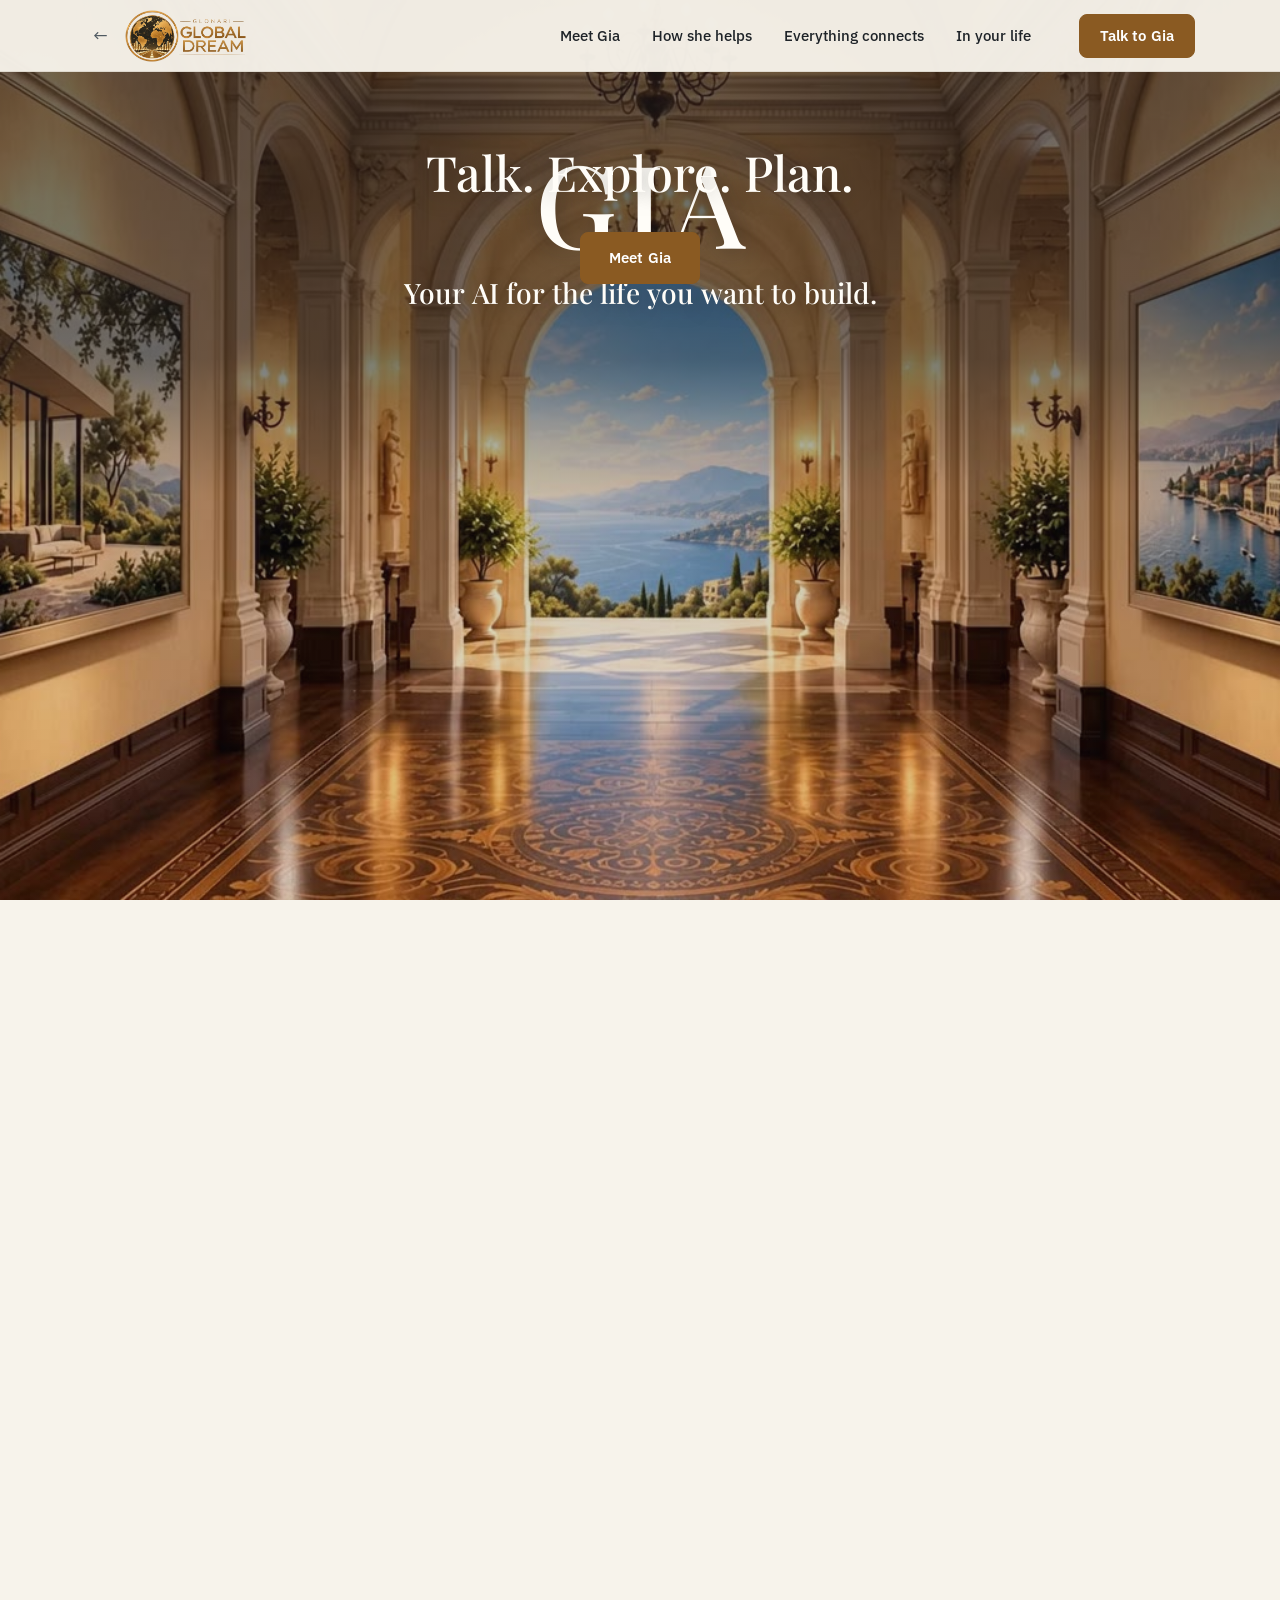
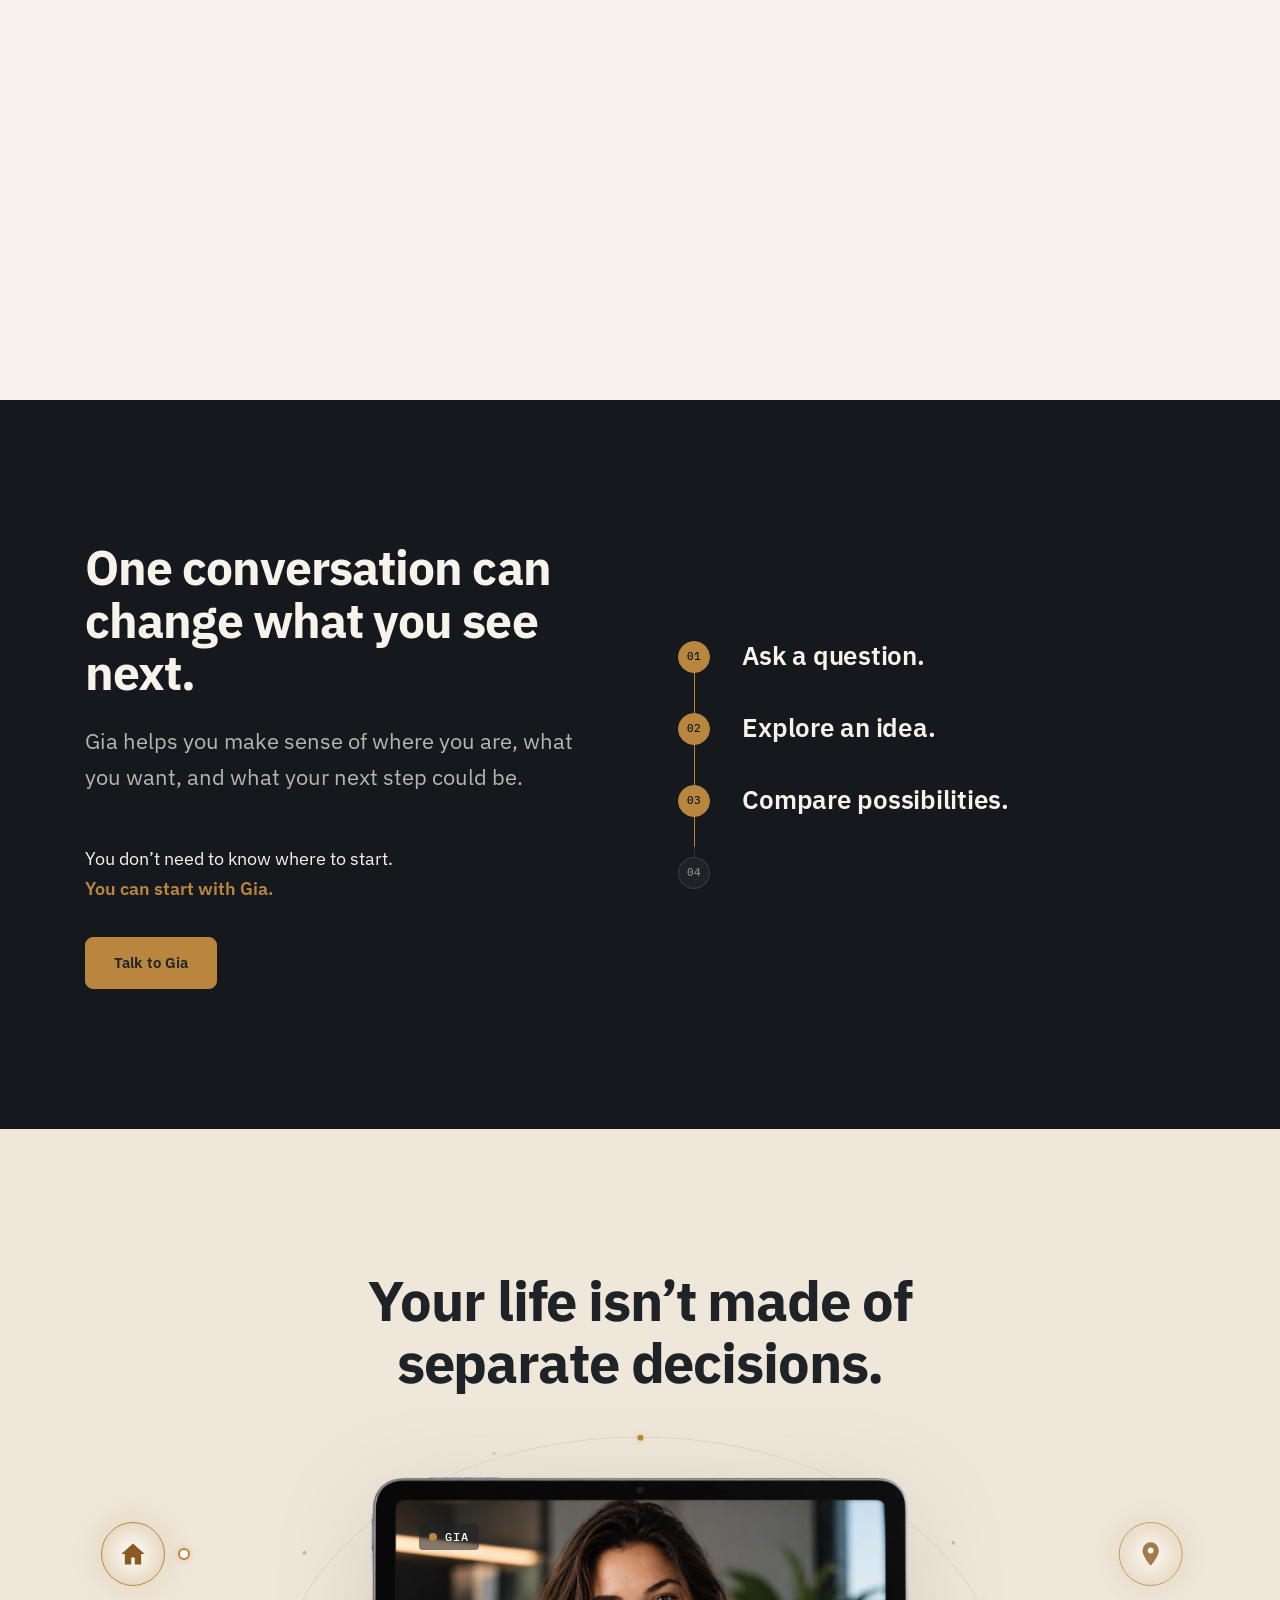
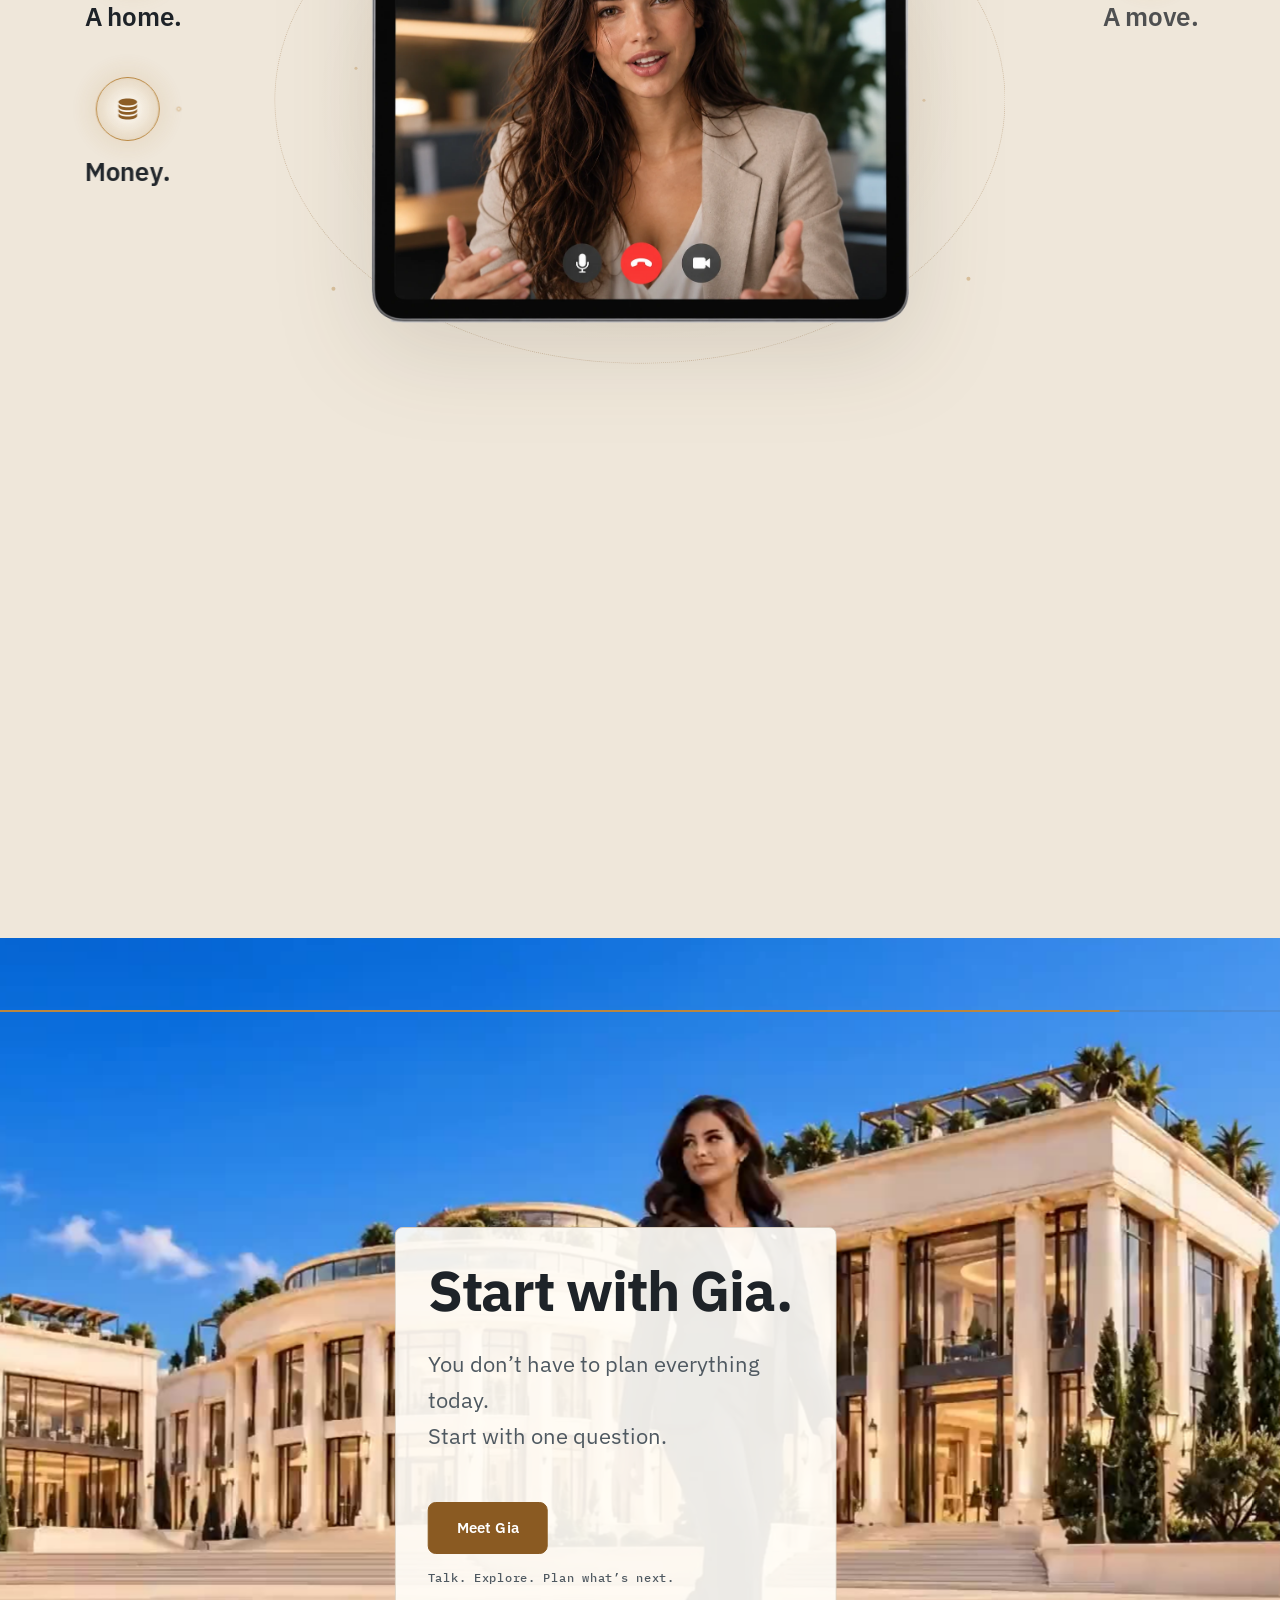
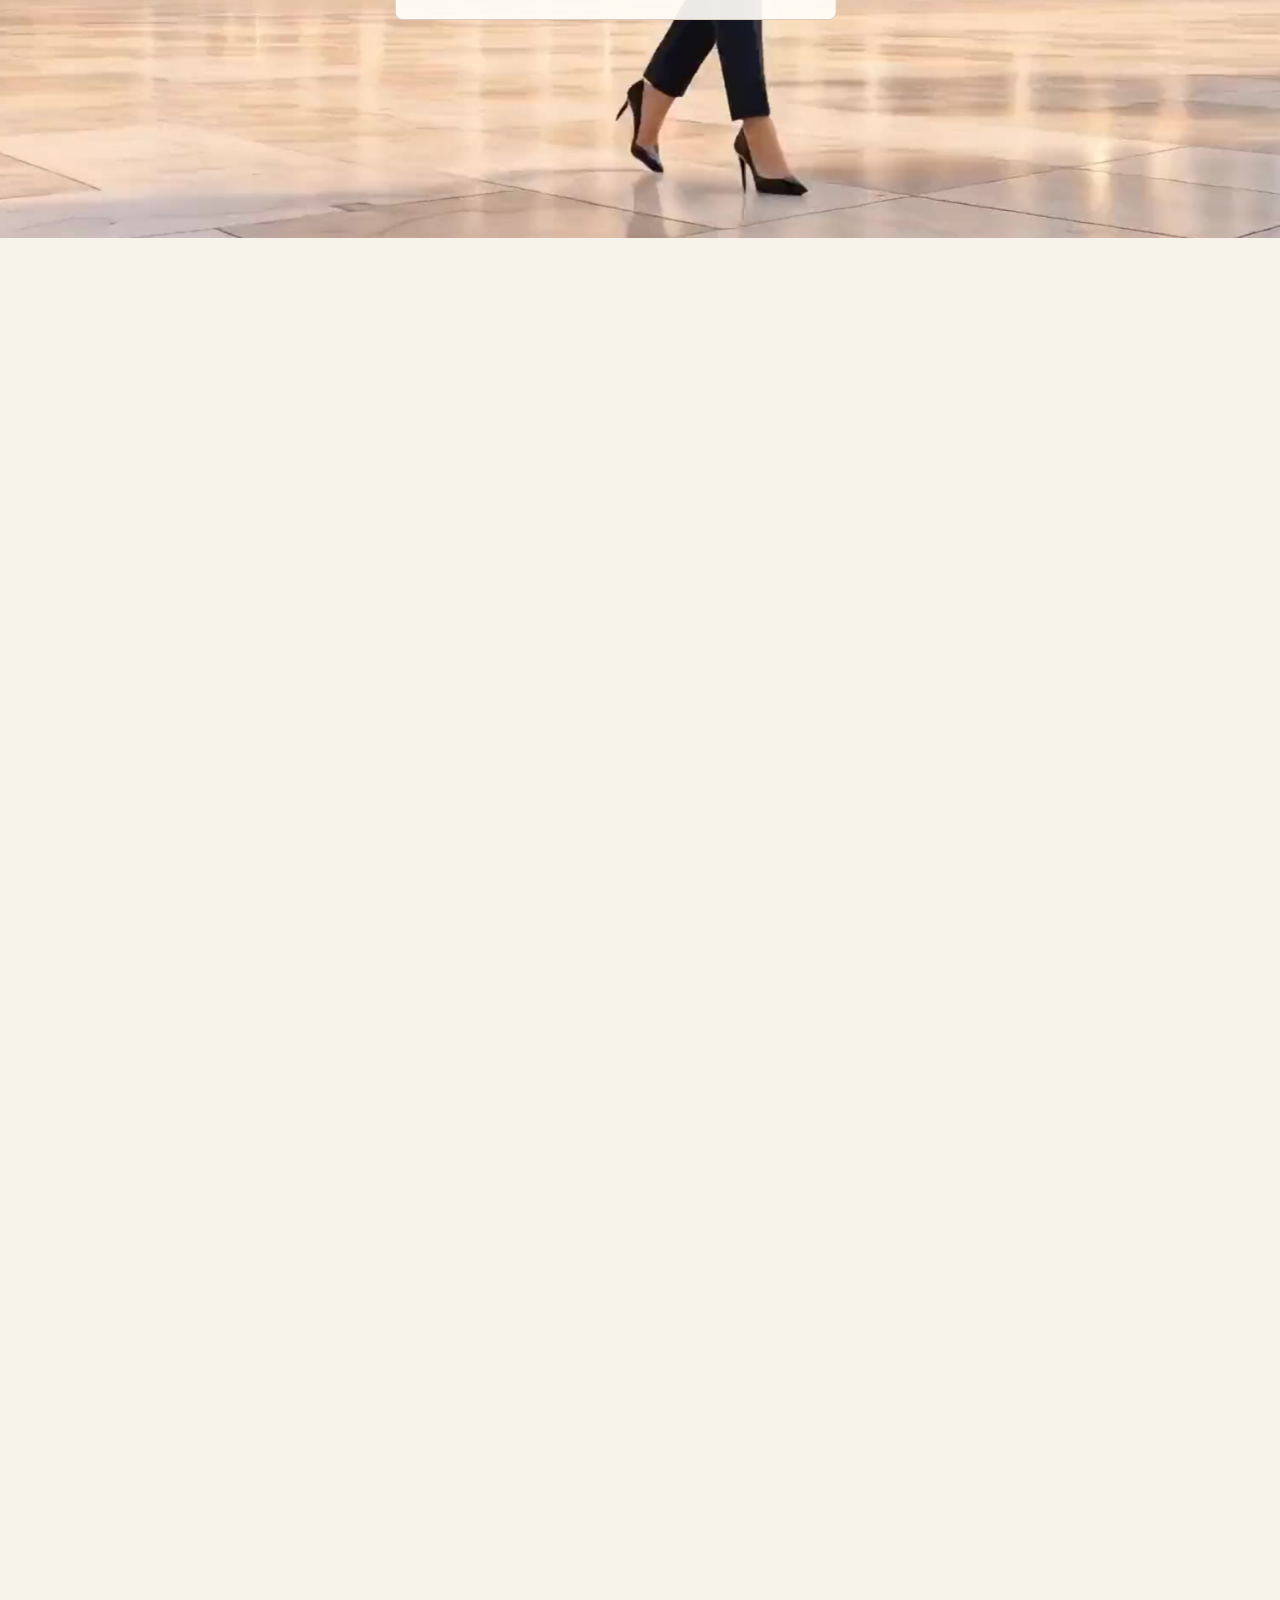
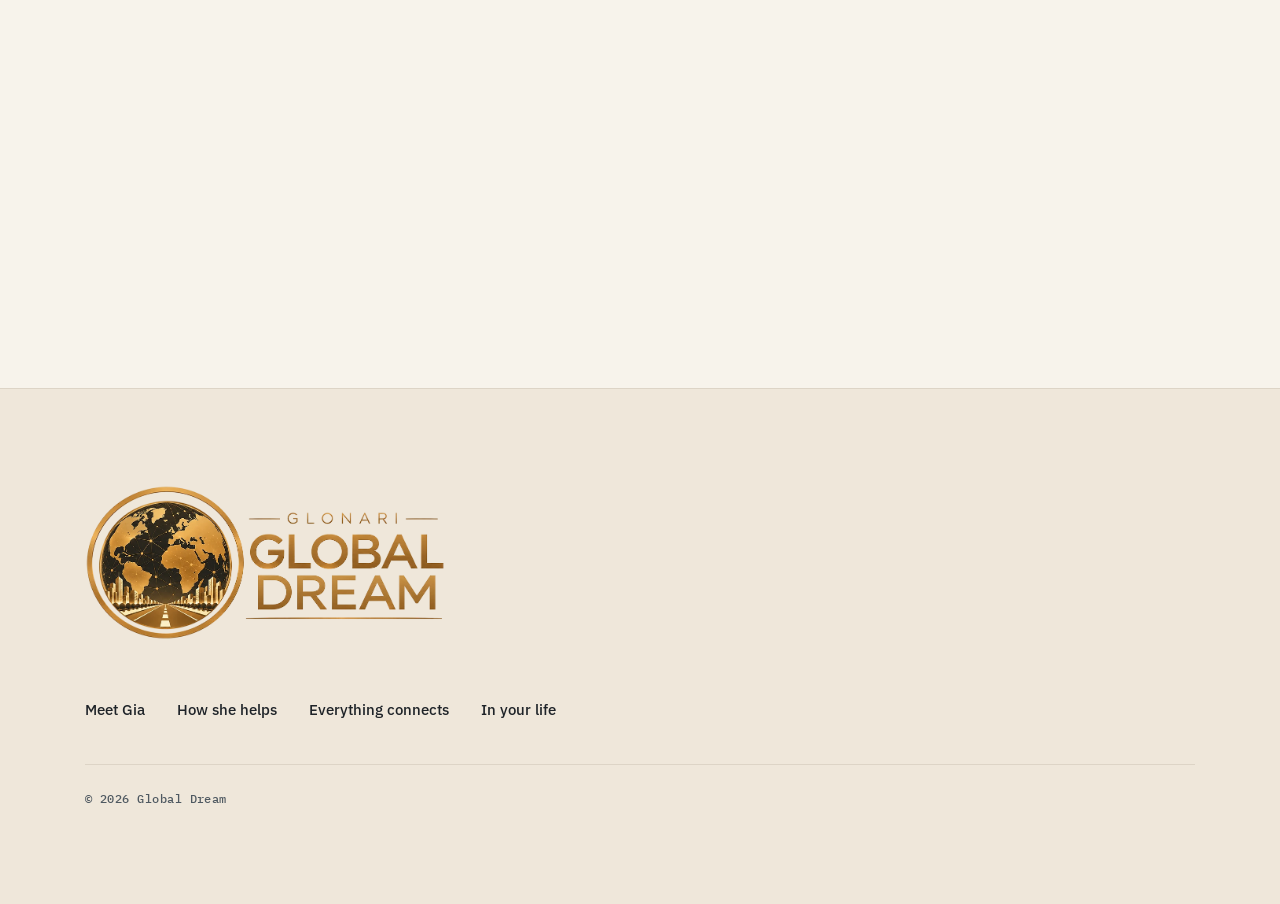
==== global-dream/index.html @ aaf49829 "global-dream" ====
<!doctype html>
<html lang="en">
<head>
  <meta charset="utf-8">
  <meta name="viewport" content="width=device-width, initial-scale=1">
  <title>Gia — Global Dream</title>

  <link rel="icon" href="favicon.ico" sizes="any">
  <link rel="icon" type="image/png" sizes="32x32" href="media/logo/favicon-32.png">
  <link rel="apple-touch-icon" href="media/logo/apple-touch-icon.png">

  <link rel="preconnect" href="https://fonts.googleapis.com">
  <link rel="preconnect" href="https://fonts.gstatic.com" crossorigin>
  <link rel="stylesheet" href="https://fonts.googleapis.com/css2?family=IBM+Plex+Mono:wght@400;500;600&family=IBM+Plex+Sans:wght@400;500;600;700&family=Playfair+Display:wght@500;700&display=swap">

  <link rel="stylesheet" href="css/tokens.css">
  <link rel="stylesheet" href="css/base.css">
  <link rel="stylesheet" href="css/screens.css">
  <link rel="stylesheet" href="css/gia-story.css">
  <link rel="stylesheet" href="css/site-shell.css">
  <!-- Dark entry veil for the hand-off from the Digital Banker atrium
       (digital-banker/atrium/index.html, whose own #veil is the same
       #1c1005). Inline in <head>, not a linked stylesheet or a JS-added
       class, so the very first paint is already fully opaque. Not part of
       Screen 1: a separate full-viewport layer above everything on the page,
       including .gd-header (z-index 2000 vs. its 100). Same technique as
       the Global Reserve page's own entry veil. -->
  <style>
    #entry-veil {
      position: fixed;
      inset: 0;
      z-index: 2000;
      opacity: 1;
      pointer-events: none;
      background: #1c1005;
    }
  </style>
</head>
<body>
  <div id="entry-veil" aria-hidden="true"></div>
  <script>
    // Lifts the dark entry veil once the header, hero poster and text have
    // had a moment to render. Independent of js/hero-scrub.js (Screen 1)
    // and js/site-shell.js.
    (function () {
      var VEIL_HOLD_MS = 90;
      var VEIL_OUT_MS = 300;
      var el = document.getElementById('entry-veil');
      if (!el) return;
      var reduceMotion = window.matchMedia('(prefers-reduced-motion: reduce)').matches;
      window.setTimeout(function () {
        el.style.transition = reduceMotion ? 'none' : 'opacity ' + VEIL_OUT_MS + 'ms ease-out';
        el.style.opacity = '0';
        window.setTimeout(function () { el.remove(); }, reduceMotion ? 0 : VEIL_OUT_MS);
      }, reduceMotion ? 0 : VEIL_HOLD_MS);
    })();
  </script>
  <!-- Global site shell — header (build spec 5.5). -->
  <header class="gd-header">
    <div class="gd-container gd-header__bar">
      <a class="gd-header__back" href="../digital-banker/atrium/index.html" aria-label="Back to Digital Banker atrium">&larr;</a>
      <a class="gd-header__brand" href="#screen-1" aria-label="Glonari Global Dream">
        <picture>
          <source media="(max-width: 359px)" srcset="media/logo/gd-emblem-light.webp" width="416" height="416">
          <img src="media/logo/gd-lockup-light.webp" alt="" width="915" height="393">
        </picture>
      </a>
      <nav class="gd-header__nav" id="gd-header-menu">
        <ul class="gd-header__links">
          <li><a class="gd-header__link" href="#screen-1">Meet Gia</a></li>
          <li><a class="gd-header__link" href="#screen-2">How she helps</a></li>
          <li><a class="gd-header__link" href="#screen-3">Everything connects</a></li>
          <li><a class="gd-header__link" href="#screen-4">In your life</a></li>
        </ul>
      </nav>
      <div class="gd-header__actions">
        <!-- TODO: destination for Talk to Gia (build spec Appendix B, item 1) -->
        <a class="gd-button gd-button--primary gd-header__action" href="#">Talk to Gia</a>
        <button type="button" class="gd-header__toggle" aria-label="Open menu" aria-expanded="false" aria-controls="gd-header-menu">
          <span class="gd-header__toggle-lines" aria-hidden="true"></span>
        </button>
      </div>
    </div>
  </header>

  <main>
    <!-- Screen 1 — Hero / scroll video (build spec 5.1). -->
    <section id="screen-1" class="gd-hero" data-screen="hero">
      <div class="gd-hero__runway">
        <div class="gd-hero__stage">
          <div class="gd-hero__media">
            <video class="gd-hero__video" data-src="media/gd-hero.mp4" poster="media/gd-hero-poster.jpg" muted playsinline preload="none" aria-hidden="true" tabindex="-1"></video>
          </div>
          <div class="gd-hero__veil" aria-hidden="true"></div>
          <div class="gd-hero__text">
            <div class="gd-hero__column">
              <div class="gd-hero__block gd-hero__block--1">
                <h1 class="gd-hero__title" data-split>GIA</h1>
                <p class="gd-hero__tagline" data-split>Your AI for the life you want to build.</p>
              </div>
              <div class="gd-hero__block gd-hero__block--2">
                <p class="gd-hero__phrase" data-split>Start with Gia.</p>
              </div>
              <div class="gd-hero__block gd-hero__block--3">
                <p class="gd-hero__phrase" data-split>Talk. Explore. Plan.</p>
                <!-- TODO: destination for Meet Gia (build spec Appendix B, item 1) -->
                <a class="gd-button gd-button--primary gd-hero__cta" href="#">Meet Gia</a>
              </div>
            </div>
          </div>
        </div>
      </div>
    </section>

    <!-- Screen 2 — What Gia does, dark accent (build spec 5.2). -->
    <section id="screen-2" class="gd-section gd-conversation" data-screen="conversation">
      <div class="gd-container gd-conversation__grid">
        <div class="gd-conversation__text">
          <h2 class="gd-h2 gd-conversation__title" data-reveal>One conversation can change what you see next.</h2>
          <p class="gd-lead gd-conversation__body" data-reveal data-reveal-delay="1">Gia helps you make sense of where you are, what you want, and what your next step could be.</p>
          <div class="gd-conversation__closing" data-reveal data-reveal-delay="2">
            <p class="gd-body gd-conversation__line">You don’t need to know where to start.</p>
            <p class="gd-body gd-conversation__line gd-conversation__line--accent">You can start with Gia.</p>
          </div>
          <div class="gd-conversation__actions" data-reveal data-reveal-delay="3">
            <!-- TODO: destination for Talk to Gia (build spec Appendix B, item 1) -->
            <a class="gd-button gd-button--primary gd-button--on-dark" href="#">Talk to Gia</a>
          </div>
        </div>

        <div class="gd-conversation__rail">
          <div class="gd-rail__track" aria-hidden="true">
            <span class="gd-rail__fill"></span>
            <span class="gd-rail__runner gd-rail__runner--trail"></span>
            <span class="gd-rail__runner"></span>
          </div>
          <ol class="gd-rail">
            <li class="gd-rail__item">
              <span class="gd-rail__node" aria-hidden="true">01</span>
              <h3 class="gd-h3 gd-rail__phrase">Ask a question.</h3>
            </li>
            <li class="gd-rail__item">
              <span class="gd-rail__node" aria-hidden="true">02</span>
              <h3 class="gd-h3 gd-rail__phrase">Explore an idea.</h3>
            </li>
            <li class="gd-rail__item">
              <span class="gd-rail__node" aria-hidden="true">03</span>
              <h3 class="gd-h3 gd-rail__phrase">Compare possibilities.</h3>
            </li>
            <li class="gd-rail__item">
              <span class="gd-rail__node" aria-hidden="true">04</span>
              <h3 class="gd-h3 gd-rail__phrase">Build a plan.</h3>
            </li>
          </ol>
        </div>
      </div>
    </section>

    <!-- Screen 3 — Everything connects (build spec 5.3). -->
    <section id="screen-3" class="gd-section gd-section--soft gd-connect" data-screen="connects">
      <div class="gd-container">
        <div class="gd-connect__header">
          <h2 class="gd-h2 gd-h2--large" data-reveal>Your life isn’t made of separate decisions.</h2>
        </div>

        <div class="gd-connect__stage">
          <div class="gd-connect__device">
            <div class="gd-connect__halo" aria-hidden="true"></div>
            <div class="gd-connect__orbit" aria-hidden="true">
              <span class="gd-connect__orbit-top"></span>
              <span class="gd-connect__speck" style="--x: 4%; --y: 22%; --s: 4px; --o: .45"></span>
              <span class="gd-connect__speck" style="--x: 11%; --y: 44%; --s: 3px; --o: .35"></span>
              <span class="gd-connect__speck" style="--x: 8%; --y: 86%; --s: 4px; --o: .4"></span>
              <span class="gd-connect__speck" style="--x: 93%; --y: 20%; --s: 4px; --o: .45"></span>
              <span class="gd-connect__speck" style="--x: 89%; --y: 50%; --s: 3px; --o: .3"></span>
              <span class="gd-connect__speck" style="--x: 95%; --y: 84%; --s: 4px; --o: .4"></span>
              <span class="gd-connect__speck" style="--x: 30%; --y: 3%; --s: 3px; --o: .35"></span>
            </div>
            <div class="gd-connect__float">
              <div class="gd-connect__frame">
                <img class="gd-connect__image" src="media/gia-tablet.webp" alt="Gia on a video call, speaking and gesturing as she explains" width="1279" height="1062" loading="lazy" decoding="async">
                <p class="gd-connect__pending" aria-hidden="true">Media pending<br>media/gia-tablet.webp</p>
                <div class="gd-connect__screen" aria-hidden="true">
                  <p class="gd-connect__live"><span class="gd-connect__live-dot"></span>GIA</p>
                </div>
              </div>
            </div>
          </div>

          <svg class="gd-connect__lines" aria-hidden="true" focusable="false"></svg>

          <ul class="gd-areas">
            <li class="gd-areas__item gd-areas__item--1">
              <span class="gd-areas__icon" aria-hidden="true">
                <svg viewBox="0 0 24 24" focusable="false"><path d="M12 3 2 12h3v9h5.5v-6h3v6H19v-9h3z"/></svg>
                <span class="gd-areas__node"></span>
              </span>
              <h3 class="gd-h3 gd-areas__title">A home.</h3>
            </li>
            <li class="gd-areas__item gd-areas__item--2">
              <span class="gd-areas__icon" aria-hidden="true">
                <svg viewBox="0 0 24 24" focusable="false"><path d="M12 3C7.58 3 4 4.34 4 6s3.58 3 8 3 8-1.34 8-3-3.58-3-8-3z"/><path d="M4 7.5c0 1.66 3.58 3 8 3s8-1.34 8-3V10c0 1.66-3.58 3-8 3s-8-1.34-8-3z"/><path d="M4 11.5c0 1.66 3.58 3 8 3s8-1.34 8-3V14c0 1.66-3.58 3-8 3s-8-1.34-8-3z"/><path d="M4 15.5c0 1.66 3.58 3 8 3s8-1.34 8-3V18c0 1.66-3.58 3-8 3s-8-1.34-8-3z"/></svg>
                <span class="gd-areas__node"></span>
              </span>
              <h3 class="gd-h3 gd-areas__title">Money.</h3>
            </li>
            <li class="gd-areas__item gd-areas__item--3">
              <span class="gd-areas__icon" aria-hidden="true">
                <svg viewBox="0 0 24 24" focusable="false"><path fill-rule="evenodd" d="M12 2a7 7 0 0 0-7 7c0 5.25 7 13 7 13s7-7.75 7-13a7 7 0 0 0-7-7zm0 4.5a2.5 2.5 0 1 0 0 5 2.5 2.5 0 0 0 0-5z"/></svg>
                <span class="gd-areas__node"></span>
              </span>
              <h3 class="gd-h3 gd-areas__title">A move.</h3>
            </li>
            <li class="gd-areas__item gd-areas__item--4">
              <span class="gd-areas__icon" aria-hidden="true">
                <svg viewBox="0 0 24 24" focusable="false"><path fill-rule="evenodd" d="M9 3.5A1.5 1.5 0 0 0 7.5 5v2H4a2 2 0 0 0-2 2v10a2 2 0 0 0 2 2h16a2 2 0 0 0 2-2V9a2 2 0 0 0-2-2h-3.5V5A1.5 1.5 0 0 0 15 3.5zM9 5h6v2H9zM2 12.5h20V14H2z"/><path d="M10 11.5h4V15h-4z"/></svg>
                <span class="gd-areas__node"></span>
              </span>
              <h3 class="gd-h3 gd-areas__title">Business.</h3>
            </li>
            <li class="gd-areas__item gd-areas__item--5">
              <span class="gd-areas__node gd-areas__node--next" aria-hidden="true"></span>
              <h3 class="gd-h3 gd-areas__title">What comes next.</h3>
            </li>
          </ul>
        </div>

        <div class="gd-connect__text">
          <p class="gd-body gd-connect__body" data-connect-reveal="0">Gia helps you see how those decisions connect — and what opportunities may be relevant to you.</p>
          <p class="gd-body gd-connect__body" data-connect-reveal="1">She brings your goals, progress and next steps into one clear picture.</p>
          <p class="gd-data gd-connect__key" data-connect-reveal="2">One place to understand what’s possible.</p>
          <div class="gd-connect__actions" data-connect-reveal="3">
            <!-- TODO: destination for Explore with Gia (build spec Appendix B, item 1) -->
            <a class="gd-button gd-button--primary" href="#">Explore with Gia</a>
          </div>
        </div>
      </div>
    </section>

    <!-- Screen 4 — Gia in your life, horizontal story (build spec 5.4). The side brochures (5.4a) follow the runway. -->
    <section id="screen-4" class="gd-story" data-screen="life">
      <h2 class="visually-hidden">Gia in your life</h2>
      <div class="gd-story__runway">
        <div class="gd-story__stage">
          <div class="gd-story__media">
            <video class="gd-story__video" data-src="media/gd-walk.mp4" poster="media/gd-walk-poster.jpg" muted playsinline preload="none" aria-hidden="true" tabindex="-1"></video>
          </div>

          <div class="gd-story__modules">
            <article class="gd-module gd-module--left">
              <p class="gd-module__label">CHAPTER 01</p>
              <p class="gd-eyebrow gd-module__eyebrow">FIND A HOME</p>
              <h3 class="gd-module__title" id="module-homes-title">Find a home that fits the life you want.</h3>
              <p class="gd-small gd-module__text">Gia helps you explore housing options, compare possibilities, and understand what may fit your plans.</p>
              <button type="button" class="gd-button gd-button--secondary gd-module__cta" aria-haspopup="dialog" aria-controls="brochure-homes" aria-describedby="module-homes-title">Learn more</button>
            </article>
            <article class="gd-module gd-module--right">
              <p class="gd-module__label">CHAPTER 02</p>
              <p class="gd-eyebrow gd-module__eyebrow">UNDERSTAND YOUR FINANCES</p>
              <h3 class="gd-module__title" id="module-finances-title">See what’s possible before you decide what’s next.</h3>
              <p class="gd-small gd-module__text">Gia helps bring your financial picture, goals, and available options together so you can plan with more clarity.</p>
              <button type="button" class="gd-button gd-button--secondary gd-module__cta" aria-haspopup="dialog" aria-controls="brochure-finances" aria-describedby="module-finances-title">Learn more</button>
            </article>
            <article class="gd-module gd-module--left">
              <p class="gd-module__label">CHAPTER 03</p>
              <p class="gd-eyebrow gd-module__eyebrow">PLAN A MOVE</p>
              <h3 class="gd-module__title" id="module-moving-title">Turn a move into a plan.</h3>
              <p class="gd-small gd-module__text">Gia can help organize the steps around moving, property decisions, and what comes next.</p>
              <button type="button" class="gd-button gd-button--secondary gd-module__cta" aria-haspopup="dialog" aria-controls="brochure-moving" aria-describedby="module-moving-title">Learn more</button>
            </article>
            <article class="gd-module gd-module--right">
              <p class="gd-module__label">CHAPTER 04</p>
              <p class="gd-eyebrow gd-module__eyebrow">BUILD WHAT COMES NEXT</p>
              <h3 class="gd-module__title" id="module-possibilities-title">Your next opportunity may start with one conversation.</h3>
              <p class="gd-small gd-module__text">Explore business, travel, education, and other possibilities as they become part of your journey.</p>
              <button type="button" class="gd-button gd-button--secondary gd-module__cta" aria-haspopup="dialog" aria-controls="brochure-possibilities" aria-describedby="module-possibilities-title">Learn more</button>
            </article>
          </div>

          <div id="screen-4-final" class="gd-story__final">
            <div class="gd-story__final-inner">
              <h2 class="gd-h2 gd-h2--large gd-story__final-title">Start with Gia.</h2>
              <div class="gd-story__final-lines">
                <p class="gd-lead">You don’t have to plan everything today.</p>
                <p class="gd-lead">Start with one question.</p>
              </div>
              <!-- TODO: destination for Meet Gia (build spec Appendix B, item 1) -->
              <a class="gd-button gd-button--primary gd-story__final-cta" href="#">Meet Gia</a>
              <p class="gd-story__final-note">Talk. Explore. Plan what’s next.</p>
            </div>
          </div>

          <div class="gd-story__chrome" aria-hidden="true">
            <div class="gd-story__progress"><span class="gd-story__progress-fill"></span></div>
            <div class="gd-story__counter">
              <p class="gd-story__count">01 / 04</p>
              <div class="gd-story__ticks">
                <span class="gd-story__tick is-active"></span>
                <span class="gd-story__tick"></span>
                <span class="gd-story__tick"></span>
                <span class="gd-story__tick"></span>
              </div>
            </div>
          </div>
        </div>
      </div>

      <!-- Side brochures (build spec 5.4a). Images load on first open (data-src). -->
      <dialog class="gd-brochure" id="brochure-homes" aria-labelledby="brochure-homes-title">
        <button type="button" class="gd-brochure__close" aria-label="Close" data-brochure-close>
          <svg viewBox="0 0 14 14" aria-hidden="true" focusable="false"><path d="M1 1l12 12M13 1 1 13"/></svg>
        </button>
        <div class="gd-brochure__media">
          <img class="gd-brochure__image" data-src="media/brochures/b-homes-main.webp" alt="A woman relaxing on her sofa with coffee, talking with Gia on a tablet" width="1535" height="1024" loading="lazy" decoding="async" style="object-position: 30% 50%">
          <p class="gd-brochure__marker" aria-hidden="true">FIND A HOME</p>
        </div>
        <div class="gd-brochure__body" tabindex="-1">
          <div class="gd-brochure__column">
            <div class="gd-brochure__tags" data-brochure-intro>
              <span class="gd-brochure__tag">FIND A HOME</span>
              <span class="gd-brochure__tag gd-brochure__tag--sky">CHAPTER 01</span>
            </div>
            <h2 class="gd-brochure__title" id="brochure-homes-title" tabindex="-1" data-brochure-intro>Find a home that fits the life you want.</h2>
            <p class="gd-brochure__subtitle" data-brochure-intro>Gia helps you explore homes, understand what fits your needs, and make clearer decisions about where and how you want to live.</p>

            <section class="gd-brochure__story" data-brochure-intro>
              <h3 class="gd-h3">A Home That Fits You.</h3>
              <p>Gia can help you search for properties, compare options, research details, and keep track of the things that matter most to you.</p>
              <p>With your permission, she can remember your preferences, your priorities, and the criteria you have already discussed, so you do not have to start from the beginning every time.</p>
              <ul class="gd-brochure__list gd-brochure__list--dots">
                <li>Property Discovery</li>
                <li>Personal Preferences</li>
                <li>Clearer Comparisons</li>
              </ul>
            </section>

            <figure class="gd-brochure__figure" data-brochure-reveal>
              <img data-src="media/brochures/b-homes-inline.webp" alt="A family gathered around an outdoor dinner table at night, with a tablet showing a message from Gia" width="1176" height="1024" loading="lazy" decoding="async" style="object-position: 50% 55%">
            </figure>

            <section class="gd-brochure__story" data-brochure-reveal>
              <h3 class="gd-h3">Understand the Property.</h3>
              <p>Gia can organize useful information about a home, including its condition, maintenance needs, improvements, local services, and nearby options.</p>
              <p>Instead of giving you disconnected pieces of information, she helps bring the details together so you can understand the property in the context of your life.</p>
              <figure class="gd-quote">
                <figcaption class="gd-quote__role">GIA</figcaption>
                <blockquote class="gd-quote__text"><p>“I found a Glonari Home that fits the criteria we’ve been discussing.”</p></blockquote>
                <p class="gd-quote__outcome">A better decision starts with a clearer picture.</p>
              </figure>
            </section>

            <section class="gd-brochure__story" data-brochure-reveal>
              <h3 class="gd-h3">See the Home as Part of Your Life.</h3>
              <p>A home is more than a property. It is part of the life you are building.</p>
              <p>Gia can help you look at housing together with your resources, your lifestyle, and the plans you have for the future. The goal is not simply to find a place, but to understand what kind of home fits the life you want to create.</p>
            </section>

            <div class="gd-brochure__actions" data-brochure-reveal>
              <!-- TODO: destination for Explore Homes (build spec Appendix B, item 1) -->
              <a class="gd-button gd-button--primary" href="#">Explore Homes</a>
              <button type="button" class="gd-button gd-button--secondary" data-brochure-close>Back to the story</button>
            </div>
          </div>
        </div>
      </dialog>

      <dialog class="gd-brochure" id="brochure-finances" aria-labelledby="brochure-finances-title">
        <button type="button" class="gd-brochure__close" aria-label="Close" data-brochure-close>
          <svg viewBox="0 0 14 14" aria-hidden="true" focusable="false"><path d="M1 1l12 12M13 1 1 13"/></svg>
        </button>
        <div class="gd-brochure__media">
          <img class="gd-brochure__image" data-src="media/brochures/b-finances-main.webp" alt="A woman holding a tablet showing Gia and a privacy screen that reads You’re in control" width="1536" height="1024" loading="lazy" decoding="async" style="object-position: 22% 50%">
          <p class="gd-brochure__marker" aria-hidden="true">UNDERSTAND YOUR FINANCES</p>
        </div>
        <div class="gd-brochure__body" tabindex="-1">
          <div class="gd-brochure__column">
            <div class="gd-brochure__tags" data-brochure-intro>
              <span class="gd-brochure__tag">UNDERSTAND YOUR FINANCES</span>
              <span class="gd-brochure__tag gd-brochure__tag--sky">CHAPTER 02</span>
            </div>
            <h2 class="gd-brochure__title" id="brochure-finances-title" tabindex="-1" data-brochure-intro>Understand what your resources can provide before deciding what comes next.</h2>
            <p class="gd-brochure__subtitle" data-brochure-intro>Gia helps bring your financial picture together, so you can see not only what you have, but what it may support in your life.</p>

            <section class="gd-brochure__story" data-brochure-intro>
              <h3 class="gd-h3">See the Bigger Picture.</h3>
              <p>Gia can help organize your available resources in one place and make them easier to understand.</p>
              <p>Instead of focusing only on balances or isolated numbers, she helps translate them into practical questions about your everyday life, housing, experiences, and future plans.</p>
              <figure class="gd-quote">
                <blockquote class="gd-quote__text"><p>“What can all of this provide for my life?”</p></blockquote>
              </figure>
            </section>

            <figure class="gd-brochure__figure" data-brochure-reveal>
              <img data-src="media/brochures/b-finances-inline.webp" alt="Two children walking hand in hand along a rocky shore at sunset" width="1024" height="683" loading="lazy" decoding="async" style="object-position: 60% 50%">
            </figure>

            <section class="gd-brochure__story" data-brochure-reveal>
              <h3 class="gd-h3">Understand Your Capacity.</h3>
              <p>Gia can help you look at your finances in the context of the way you actually live.</p>
              <p>With your permission, she can take into account your current lifestyle, recurring costs, housing expenses, and other resources to help you understand how long they may support the life you have defined.</p>
              <ul class="gd-brochure__list gd-brochure__list--dots">
                <li>Everyday Life</li>
                <li>Housing</li>
                <li>Experiences</li>
                <li>Reserve Strength</li>
              </ul>
              <figure class="gd-quote">
                <figcaption class="gd-quote__role">GIA</figcaption>
                <blockquote class="gd-quote__text"><p>“At your current lifestyle and resources, your estimated Living Capacity is 14.7 years.”</p></blockquote>
              </figure>
            </section>

            <section class="gd-brochure__story" data-brochure-reveal>
              <h3 class="gd-h3">Explore What Changes.</h3>
              <p>Gia can help you explore different possibilities before you make a decision.</p>
              <p>You can ask what happens if your housing costs change, if your recurring expenses are reduced, or if additional resources become available. Gia can help model those changes conversationally and show how they may affect the bigger picture.</p>
              <p>She can also help identify savings, better offers, smarter purchases, and ways to reduce recurring expenses.</p>
            </section>

            <div class="gd-brochure__actions" data-brochure-reveal>
              <!-- TODO: destination for Explore Your Options (build spec Appendix B, item 1) -->
              <a class="gd-button gd-button--primary" href="#">Explore Your Options</a>
              <button type="button" class="gd-button gd-button--secondary" data-brochure-close>Back to the story</button>
            </div>
          </div>
        </div>
      </dialog>

      <dialog class="gd-brochure" id="brochure-moving" aria-labelledby="brochure-moving-title">
        <button type="button" class="gd-brochure__close" aria-label="Close" data-brochure-close>
          <svg viewBox="0 0 14 14" aria-hidden="true" focusable="false"><path d="M1 1l12 12M13 1 1 13"/></svg>
        </button>
        <div class="gd-brochure__media">
          <img class="gd-brochure__image" data-src="media/brochures/b-moving-main.webp" alt="A woman with long hair walking down a sunlit city street" width="1040" height="1064" loading="lazy" decoding="async" style="object-position: 40% 50%">
          <p class="gd-brochure__marker" aria-hidden="true">PLAN A MOVE</p>
        </div>
        <div class="gd-brochure__body" tabindex="-1">
          <div class="gd-brochure__column">
            <div class="gd-brochure__tags" data-brochure-intro>
              <span class="gd-brochure__tag">PLAN A MOVE</span>
              <span class="gd-brochure__tag gd-brochure__tag--sky">CHAPTER 03</span>
            </div>
            <h2 class="gd-brochure__title" id="brochure-moving-title" tabindex="-1" data-brochure-intro>Turn the next step into a clear plan.</h2>
            <p class="gd-brochure__subtitle" data-brochure-intro>Gia helps you organize the decisions, information, and actions involved in moving from one home to the next.</p>

            <section class="gd-brochure__story" data-brochure-intro>
              <h3 class="gd-h3">Start With a Plan.</h3>
              <p>Gia can help you move from a general idea to a more organized sequence of steps.</p>
              <p>She can support planning, scheduling, research, communication, property discovery, and other multi-step tasks. With your permission, she can also remember what you have already decided and what still needs attention.</p>
              <p>The process is simple:</p>
              <p class="gd-brochure__process"><span class="gd-brochure__step">Understand</span> <span class="gd-brochure__arrow">→</span> <span class="gd-brochure__step">Plan</span> <span class="gd-brochure__arrow">→</span> <span class="gd-brochure__step">Ask Permission When Needed</span> <span class="gd-brochure__arrow">→</span> <span class="gd-brochure__step">Take Action</span> <span class="gd-brochure__arrow">→</span> <span class="gd-brochure__step">Monitor</span> <span class="gd-brochure__arrow">→</span> <span class="gd-brochure__step">Report Back</span></p>
            </section>

            <figure class="gd-brochure__figure" data-brochure-reveal>
              <img data-src="media/brochures/b-moving-inline.webp" alt="A young professional walking calmly through a parking structure at night, wearing an earbud" width="1536" height="1024" loading="lazy" decoding="async" style="object-position: 35% 40%">
            </figure>

            <section class="gd-brochure__story" data-brochure-reveal>
              <h3 class="gd-h3">Keep the Details Together.</h3>
              <p>Moving involves many connected decisions.</p>
              <p>Gia can help keep information in one place, connect the property search with your preferences, and help you stay focused on what you are trying to accomplish.</p>
              <ul class="gd-brochure__list gd-brochure__list--dots">
                <li>Planning</li>
                <li>Scheduling</li>
                <li>Property Research</li>
                <li>Decision Tracking</li>
              </ul>
              <p>Rather than starting over in every conversation, Gia can use the context you have allowed her to remember and continue from where you left off.</p>
            </section>

            <section class="gd-brochure__story" data-brochure-reveal>
              <h3 class="gd-h3">Move From Property to Home.</h3>
              <p>Gia can help you evaluate property information, local services, maintenance considerations, and other details that affect your decision.</p>
              <p>She can also help identify a home that matches the criteria you have already discussed.</p>
              <p>The goal is to make the transition easier to understand, with the next step always clearer than the last.</p>
            </section>

            <div class="gd-brochure__actions" data-brochure-reveal>
              <!-- TODO: destination for Explore Moving (build spec Appendix B, item 1) -->
              <a class="gd-button gd-button--primary" href="#">Explore Moving</a>
              <button type="button" class="gd-button gd-button--secondary" data-brochure-close>Back to the story</button>
            </div>
          </div>
        </div>
      </dialog>

      <dialog class="gd-brochure" id="brochure-possibilities" aria-labelledby="brochure-possibilities-title">
        <button type="button" class="gd-brochure__close" aria-label="Close" data-brochure-close>
          <svg viewBox="0 0 14 14" aria-hidden="true" focusable="false"><path d="M1 1l12 12M13 1 1 13"/></svg>
        </button>
        <div class="gd-brochure__media">
          <img class="gd-brochure__image" data-src="media/brochures/b-possibilities-main.webp" alt="A business owner smiling while taking notes during a video call with Gia" width="1536" height="1024" loading="lazy" decoding="async" style="object-position: 32% 50%">
          <p class="gd-brochure__marker" aria-hidden="true">BUILD WHAT COMES NEXT</p>
        </div>
        <div class="gd-brochure__body" tabindex="-1">
          <div class="gd-brochure__column">
            <div class="gd-brochure__tags" data-brochure-intro>
              <span class="gd-brochure__tag">BUILD WHAT COMES NEXT</span>
              <span class="gd-brochure__tag gd-brochure__tag--sky">CHAPTER 04</span>
            </div>
            <h2 class="gd-brochure__title" id="brochure-possibilities-title" tabindex="-1" data-brochure-intro>Your next possibility can begin with one conversation.</h2>
            <p class="gd-brochure__subtitle" data-brochure-intro>Gia helps you look beyond one decision and explore the opportunities that may shape what comes next in your life.</p>

            <section class="gd-brochure__story" data-brochure-intro>
              <h3 class="gd-h3">More Than One Direction.</h3>
              <p>Life does not move in one category at a time.</p>
              <p>Gia can help across travel, work, business opportunities, relationships, personal planning, research, and other multi-step goals. You can continue working with Gia even when the task changes.</p>
              <ul class="gd-brochure__list gd-brochure__list--dots">
                <li>Travel</li>
                <li>Work</li>
                <li>Business</li>
                <li>Relationships</li>
                <li>New Experiences</li>
              </ul>
            </section>

            <figure class="gd-brochure__figure" data-brochure-reveal>
              <img data-src="media/brochures/b-possibilities-inline.webp" alt="A café owner studying on a tablet while writing notes" width="1536" height="1024" loading="lazy" decoding="async" style="object-position: 40% 45%">
            </figure>

            <section class="gd-brochure__story" data-brochure-reveal>
              <h3 class="gd-h3">Discover Relevant Opportunities.</h3>
              <p>Gia can help identify possibilities that match your interests, needs, and goals.</p>
              <p>This may include better offers, useful introductions, work opportunities, business opportunities, property opportunities, ways to save money, and other options available through the Glonari platform.</p>
              <p>The aim is not to show you everything. It is to help you notice what may actually be relevant to you.</p>
            </section>

            <section class="gd-brochure__story" data-brochure-reveal>
              <h3 class="gd-h3">One Conversation Can Open Another Door.</h3>
              <p>A useful introduction can lead to a new home, a business opportunity, education, travel, a new connection, or another experience you had not considered before.</p>
              <p>Gia helps you explore those possibilities while keeping your own priorities at the center.</p>
              <figure class="gd-quote">
                <figcaption class="gd-quote__role">GIA</figcaption>
                <blockquote class="gd-quote__text"><p>“You asked me to watch airfare to Tokyo. The price is now within your target.”</p></blockquote>
              </figure>
            </section>

            <p class="gd-brochure__closing" data-brochure-reveal>One conversation. More possibilities.</p>
            <div class="gd-brochure__actions" data-brochure-reveal>
              <!-- TODO: destination for Explore Possibilities (build spec Appendix B, item 1) -->
              <a class="gd-button gd-button--primary" href="#">Explore Possibilities</a>
              <button type="button" class="gd-button gd-button--secondary" data-brochure-close>Back to the story</button>
            </div>
          </div>
        </div>
      </dialog>
    </section>
  </main>

  <!-- Global site shell — footer (build spec 5.5). -->
  <footer class="gd-footer">
    <div class="gd-container gd-footer__inner">
      <img class="gd-footer__logo" src="media/logo/gd-lockup-light.webp" alt="Glonari Global Dream" width="915" height="393" loading="lazy" decoding="async">
      <ul class="gd-footer__links">
        <li><a class="gd-footer__link" href="#screen-1">Meet Gia</a></li>
        <li><a class="gd-footer__link" href="#screen-2">How she helps</a></li>
        <li><a class="gd-footer__link" href="#screen-3">Everything connects</a></li>
        <li><a class="gd-footer__link" href="#screen-4">In your life</a></li>
      </ul>
      <div class="gd-footer__legal">
        <!-- TODO: copy needed — legal line -->
        <p>© 2026 Global Dream</p>
      </div>
    </div>
  </footer>

  <script src="https://cdnjs.cloudflare.com/ajax/libs/gsap/3.12.5/gsap.min.js"></script>
  <script src="js/hero-scrub.js"></script>
  <script src="js/reveal.js"></script>
  <script src="js/gia-conversation.js"></script>
  <script src="js/gia-connect.js"></script>
  <script src="js/gia-story.js"></script>
  <script src="js/brochure.js"></script>
  <script src="js/site-shell.js"></script>
</body>
</html>
---- global-dream/css/tokens.css ----
/* Global Dream — design tokens.
   Design system Section 3 (core) and Section 16.1 (dark accent: Screen 2
   and the Screen 1 veil).
   Tokens only: no selectors other than :root. */

:root {
  /* Light page surfaces */
  --gd-bg: #F7F3EB;
  --gd-bg-soft: #EFE7DA;
  --gd-surface: #FFFDF8;
  --gd-surface-elevated: #FFFFFF;

  /* Warm architectural neutrals */
  --gd-limestone: #D8C8B2;
  --gd-sand: #C7B49A;
  --gd-stone: #A69279;

  /* Glonari gold / bronze accents */
  --gd-gold: #B9863F;
  --gd-gold-deep: #8A5A22;
  --gd-gold-soft: rgba(185, 134, 63, 0.14);
  --gd-gold-line: rgba(138, 90, 34, 0.28);

  /* Sky accents from the supplied references */
  --gd-sky: #2F95D7;
  --gd-sky-deep: #175F8A;
  --gd-sky-soft: #DCECF7;

  /* Text */
  --gd-text-primary: #1E2328;
  --gd-text-secondary: #4F5961;
  --gd-text-tertiary: #7A746B;
  --gd-text-muted: #9A948B;

  /* Rules and subtle depth */
  --gd-line: #D8CDBE;
  --gd-line-soft: rgba(91, 72, 49, 0.12);
  --gd-shadow-soft: 0 14px 40px rgba(57, 43, 24, 0.08);
  --gd-shadow-tablet: 0 24px 48px rgba(57, 43, 24, 0.14); /* drop-shadow() on the Screen 3 tablet image */

  /* Type — unchanged */
  --gd-font-ui: "IBM Plex Sans", system-ui, sans-serif;
  --gd-font-mono: "IBM Plex Mono", ui-monospace, monospace;

  /* Container */
  --gd-container-max: 1200px;
  --gd-page-pad: clamp(24px, 3.5vw, 48px);

  /* Spacing scale */
  --gd-space-1: 8px;
  --gd-space-2: 16px;
  --gd-space-3: 24px;
  --gd-space-4: 32px;
  --gd-space-5: 48px;
  --gd-space-6: 64px;
  --gd-space-7: 96px;
  --gd-space-8: 128px;
  --gd-space-9: 160px;

  /* Section rhythm */
  --gd-section-pad: clamp(96px, 11vw, 160px);
  --gd-section-pad-compact: clamp(72px, 8vw, 96px);
  --gd-grid-gap: clamp(48px, 6vw, 96px);
}

/* Dark accent tokens — used only by Screen 2 and the Screen 1 veil and
   text shadow (design system Sections 16.1 and 16.4). */
:root {
  --gd-night: #15181C;
  --gd-night-surface: #1E2328;
  --gd-night-line: rgba(247, 243, 235, 0.12);
  --gd-night-text: #F7F3EB;
  --gd-night-text-2: rgba(247, 243, 235, 0.72);
  --gd-night-text-3: rgba(247, 243, 235, 0.48);
}
---- global-dream/css/base.css ----
/* Global Dream — base layer.
   Reset, fonts, container, section classes, type roles, buttons,
   utilities, and the shared reveal states. Uses tokens.css only. */

/* ---------- Reset ---------- */

*,
*::before,
*::after {
  box-sizing: border-box;
  margin: 0;
  padding: 0;
}

html {
  -webkit-text-size-adjust: 100%;
  text-size-adjust: 100%;
}

img,
picture,
video,
svg {
  display: block;
  max-width: 100%;
}

button,
input,
select,
textarea {
  font: inherit;
  color: inherit;
}

button {
  background: none;
  border: 0;
}

ol,
ul {
  list-style: none;
}

a {
  color: inherit;
}

[hidden] {
  display: none !important;
}

/* ---------- Fonts and document ---------- */

body {
  background: var(--gd-bg);
  color: var(--gd-text-secondary);
  font-family: var(--gd-font-ui);
  font-size: clamp(17px, 1.4vw, 20px);
  font-weight: 400;
  line-height: 1.7;
  -webkit-font-smoothing: antialiased;
  -moz-osx-font-smoothing: grayscale;
  text-rendering: optimizeLegibility;
}

h1,
h2,
h3,
h4 {
  color: var(--gd-text-primary);
  font-weight: 600;
  line-height: 1.2;
}

/* ---------- Type roles (design system Section 4.2) ---------- */

.gd-h2 {
  font-size: clamp(32px, 4vw, 48px);
  font-weight: 700;
  line-height: 1.1;
  letter-spacing: -0.02em;
}

.gd-h2--large {
  font-size: clamp(36px, 4.5vw, 56px);
}

.gd-h3 {
  font-size: clamp(20px, 2vw, 28px);
  font-weight: 600;
  line-height: 1.2;
  letter-spacing: -0.01em;
}

.gd-lead {
  font-size: clamp(18px, 1.8vw, 22px);
  line-height: 1.65;
}

.gd-body {
  font-size: clamp(17px, 1.4vw, 20px);
  line-height: 1.7;
}

.gd-small {
  font-size: 15px;
  line-height: 1.6;
}

.gd-eyebrow {
  font-family: var(--gd-font-mono);
  font-size: 12px;
  font-weight: 600;
  line-height: 1.2;
  letter-spacing: 0.1em;
  text-transform: uppercase;
  color: var(--gd-gold-deep);
}

.gd-caption {
  font-size: 13px;
  line-height: 1.55;
  color: var(--gd-text-tertiary);
}

.gd-data {
  font-size: clamp(30px, 3.2vw, 46px);
  font-weight: 600;
  line-height: 1.08;
  letter-spacing: -0.02em;
  color: var(--gd-gold-deep);
}

/* ---------- Container ---------- */

.gd-container {
  width: min(100%, var(--gd-container-max));
  margin-inline: auto;
  padding-inline: var(--gd-page-pad);
}

@media (max-width: 768px) {
  :root {
    --gd-page-pad: 24px;
  }
}

@media (max-width: 480px) {
  :root {
    --gd-page-pad: 20px;
  }
}

/* ---------- Sections (design system Section 5.3) ---------- */

.gd-section {
  padding-block: var(--gd-section-pad);
  background: var(--gd-bg);
}

.gd-section--soft {
  padding-block: var(--gd-section-pad);
  background: var(--gd-bg-soft);
}

.gd-section--compact {
  padding-block: var(--gd-section-pad-compact);
}

.gd-section--viewport {
  min-height: 100svh;
  display: flex;
  align-items: center;
  padding-block: var(--gd-section-pad);
}

/* ---------- Buttons (build spec Section 4.2) ---------- */

.gd-button {
  display: inline-flex;
  align-items: center;
  justify-content: center;
  min-height: 44px;
  padding: 16px 28px;
  border: 1px solid transparent;
  border-radius: 8px;
  font-family: var(--gd-font-ui);
  font-size: 15px;
  font-weight: 600;
  line-height: 1.2;
  letter-spacing: 0.01em;
  text-align: center;
  text-decoration: none;
  cursor: pointer;
  transition:
    background-color 200ms ease,
    border-color 200ms ease,
    color 200ms ease;
}

.gd-button:focus-visible {
  outline: 2px solid var(--gd-gold-deep);
  outline-offset: 3px;
}

.gd-button--primary {
  background: var(--gd-gold-deep);
  color: #fff;
  border-color: var(--gd-gold-deep);
}

.gd-button--primary:hover {
  background: color-mix(in srgb, var(--gd-gold-deep) 88%, var(--gd-text-primary));
  border-color: color-mix(in srgb, var(--gd-gold-deep) 88%, var(--gd-text-primary));
}

.gd-button--secondary {
  background: transparent;
  color: var(--gd-text-primary);
  border-color: var(--gd-gold-line);
}

.gd-button--secondary:hover {
  border-color: var(--gd-gold-deep);
}

/* Primary on the dark accent screen (Screen 2, design system 16.1). */
.gd-button--primary.gd-button--on-dark {
  background: var(--gd-gold);
  color: var(--gd-text-primary);
  border-color: var(--gd-gold);
}

.gd-button--primary.gd-button--on-dark:hover {
  background: color-mix(in srgb, var(--gd-gold) 88%, var(--gd-night));
  border-color: color-mix(in srgb, var(--gd-gold) 88%, var(--gd-night));
}

.gd-button--on-dark:focus-visible {
  outline-color: var(--gd-gold);
}

/* ---------- Utilities ---------- */

.visually-hidden {
  position: absolute !important;
  width: 1px !important;
  height: 1px !important;
  padding: 0 !important;
  margin: -1px !important;
  overflow: hidden !important;
  clip: rect(0 0 0 0) !important;
  clip-path: inset(50%) !important;
  white-space: nowrap !important;
  border: 0 !important;
}

/* ---------- Reveal (build spec Section 4.5) ----------
   The hidden starting state applies only once reveal.js has added
   .js to <html>, so content stays visible if JavaScript fails. */

.js [data-reveal] {
  opacity: 0;
  transform: translateY(24px);
  transition:
    opacity 600ms cubic-bezier(.22, .61, .36, 1),
    transform 600ms cubic-bezier(.22, .61, .36, 1);
}

.js [data-reveal].is-revealed {
  opacity: 1;
  transform: none;
}

@media (prefers-reduced-motion: reduce) {
  .js [data-reveal] {
    opacity: 1;
    transform: none;
    transition: none;
  }
}
---- global-dream/css/screens.css ----
/* Screens 1, 2, 3 (build spec Sections 5.1-5.3). Built in tasks A2-A4. */

/* ==========================================================================
   Screen 1 — Hero / scroll video (build spec Section 5.1)

   The default rules are the static composition: no runway, no pin, poster
   as a cover image, blocks 1 and 3 stacked. This is what reduced motion
   gets, and what remains if JavaScript or GSAP fails. hero-scrub.js adds
   .is-scrub to the section to switch on the pinned scroll-scrub layout.
   ========================================================================== */

.gd-hero {
  background: var(--gd-bg);
}

/* One grid cell holds the media layer, the veil, and the text layer. */
.gd-hero__stage {
  position: relative;
  display: grid;
  grid-template: minmax(0, 1fr) / minmax(0, 1fr);
  min-height: 100vh;
  min-height: 100svh;
  overflow: clip;
}

.gd-hero__stage > * {
  grid-area: 1 / 1;
  min-width: 0;
}

/* The video is taken out of grid sizing so its intrinsic ratio can never
   stretch the stage; it fills the layer explicitly. */
.gd-hero__media {
  position: relative;
  overflow: hidden;
  background: var(--gd-bg-soft);
}

.gd-hero__video {
  position: absolute;
  inset: 0;
  width: 100%;
  height: 100%;
  max-width: none;
  object-fit: cover;
}

/* Static dark legibility veil (build spec 5.1, design system 16.4).
   --gd-night at 62% / 56% / 24% / 16% / 12% alpha: dark behind the text
   band, light in the lower half. It never animates. Positioned so it
   paints above the positioned media layer. */
.gd-hero__veil {
  position: relative;
  pointer-events: none;
  background: linear-gradient(
    to bottom,
    color-mix(in srgb, var(--gd-night) 62%, transparent) 0%,
    color-mix(in srgb, var(--gd-night) 56%, transparent) 40%,
    color-mix(in srgb, var(--gd-night) 24%, transparent) 55%,
    color-mix(in srgb, var(--gd-night) 16%, transparent) 70%,
    color-mix(in srgb, var(--gd-night) 12%, transparent) 100%
  );
}

.gd-hero__text {
  position: relative;
  padding-block: 16svh var(--gd-space-7);
}

.gd-hero__column {
  display: flex;
  flex-direction: column;
  align-items: center;
  /* Tight stack keeps block 3 in the upper band where the veil is darkest. */
  gap: var(--gd-space-2);
  width: min(80%, 1100px);
  margin-inline: auto;
  text-align: center;
}

.gd-hero__block {
  display: flex;
  flex-direction: column;
  align-items: center;
  min-width: 0;
}

.gd-hero__block--1 {
  gap: var(--gd-space-2);
}

.gd-hero__block--2 {
  display: none;
}

.gd-hero__block--3 {
  gap: var(--gd-space-4);
}

/* Playfair Display is declared here for Screen 1 only (no font token).
   Light text on the dark veil; the shadow is Screen 1 only. */
.gd-hero__title,
.gd-hero__tagline,
.gd-hero__phrase {
  font-family: "Playfair Display", serif;
  font-weight: 500;
  color: var(--gd-surface);
  text-shadow: 0 2px 24px color-mix(in srgb, var(--gd-night) 35%, transparent);
}

/* The start padding balances the trailing letter-spacing so GIA centres. */
.gd-hero__title {
  font-size: clamp(72px, 9vw, 168px);
  line-height: 1;
  letter-spacing: 0.06em;
  padding-inline-start: 0.06em;
}

.gd-hero__tagline {
  font-size: clamp(22px, 2.2vw, 40px);
  line-height: 1.3;
}

.gd-hero__phrase {
  font-size: clamp(34px, 3.8vw, 72px);
  line-height: 1.15;
}

.gd-hero .word {
  display: inline-block;
}

@media (max-width: 599px) {
  .gd-hero__text {
    padding-top: 18svh;
  }

  .gd-hero__column {
    width: 88%;
  }
}

/* ---------- Pinned scroll-scrub layout ---------- */

.gd-hero.is-scrub .gd-hero__runway {
  height: 400vh;
}

.gd-hero.is-scrub .gd-hero__stage {
  position: sticky;
  top: 0;
  height: 100vh;
  height: 100svh;
}

.gd-hero.is-scrub .gd-hero__text {
  padding: 0;
}

/* All blocks share one centred column whose top sits at 16% of the stage;
   the blocks occupy the same grid cell and replace one another. */
.gd-hero.is-scrub .gd-hero__column {
  position: absolute;
  top: 16%;
  left: 50%;
  transform: translateX(-50%);
  display: grid;
  grid-template: auto / minmax(0, 1fr);
  align-items: start;
}

.gd-hero.is-scrub .gd-hero__block {
  grid-area: 1 / 1;
}

.gd-hero.is-scrub .gd-hero__block--2 {
  display: flex;
}

.gd-hero.is-scrub .word,
.gd-hero.is-scrub .gd-hero__cta {
  will-change: transform, opacity;
}

.gd-hero.is-scrub .gd-hero__cta {
  pointer-events: none;
}

.gd-hero.is-scrub .gd-hero__cta.is-interactive {
  pointer-events: auto;
}

@media (max-width: 599px) {
  .gd-hero.is-scrub .gd-hero__column {
    top: 18%;
  }
}

/* ==========================================================================
   Screen 2 — What Gia does, dark accent (build spec Section 5.2)

   The page's single dark screen: dark tokens from design system 16.1 only.
   The default rules are the complete composition (gold line full, nodes
   active, phrases visible). Once reveal.js has put .js on <html>, the rail
   starts empty and gia-conversation.js builds it; it adds .is-complete when
   done, or straight away under reduced motion or without GSAP.
   ========================================================================== */

.gd-conversation {
  background: var(--gd-night);
  color: var(--gd-night-text-2);
}

.gd-conversation__grid {
  display: grid;
  grid-template-columns: minmax(0, 1fr) minmax(0, 1fr);
  gap: var(--gd-grid-gap);
  align-items: center;
}

.gd-conversation__grid > * {
  min-width: 0;
}

.gd-conversation__title {
  color: var(--gd-night-text);
}

.gd-conversation__body {
  max-width: 520px;
  margin-top: var(--gd-space-3);
  color: var(--gd-night-text-2);
}

.gd-conversation__closing {
  margin-top: var(--gd-space-5);
}

.gd-conversation__line {
  color: var(--gd-night-text);
}

.gd-conversation__line--accent {
  font-weight: 600;
  color: var(--gd-gold);
}

.gd-conversation__actions {
  margin-top: var(--gd-space-4);
}

/* ---------- Conversation rail ---------- */

.gd-conversation__rail {
  position: relative;
}

/* The track runs from the centre of node 1 to the centre of node 4.
   The top and bottom here fit single-line rows; gia-conversation.js
   measures the node centres and sets the exact top and height. */
.gd-rail__track {
  position: absolute;
  top: 16px;
  bottom: 16px;
  left: 15.5px;
  width: 1px;
  background: var(--gd-night-line);
  pointer-events: none;
}

.gd-rail__fill {
  position: absolute;
  inset: 0;
  background: var(--gd-gold);
  transform-origin: 50% 0;
}

/* Ambient dot: each runner is as tall as the track and carries its dot at
   its top edge, so translating a runner by 100% of its own height moves
   the dot from node 1 to node 4 at any rail size. */
.gd-rail__runner {
  position: absolute;
  top: 0;
  left: 0;
  width: 1px;
  height: 100%;
  opacity: 0;
}

.gd-rail__runner::before {
  content: "";
  position: absolute;
  top: -3px;
  left: -2.5px;
  width: 6px;
  height: 6px;
  border-radius: 50%;
  background: var(--gd-gold);
}

/* Nodes paint above the track and the ambient dot. */
.gd-rail {
  position: relative;
  z-index: 1;
  display: grid;
  row-gap: 40px;
}

.gd-rail__item {
  display: flex;
  align-items: center;
  gap: var(--gd-space-4);
}

.gd-rail__node {
  flex: none;
  display: grid;
  place-items: center;
  width: 32px;
  height: 32px;
  border: 1px solid var(--gd-night-line);
  border-radius: 50%;
  background: var(--gd-night-surface);
  color: var(--gd-night-text-3);
  font-family: var(--gd-font-mono);
  font-size: 11px;
  font-weight: 500;
  line-height: 1;
  transition:
    background-color 300ms ease,
    border-color 300ms ease,
    color 300ms ease;
}

.gd-rail__phrase {
  min-width: 0;
  color: var(--gd-night-text);
  transition:
    opacity 600ms cubic-bezier(.22, .61, .36, 1),
    transform 600ms cubic-bezier(.22, .61, .36, 1);
}

/* Active node: gold fill, index in --gd-night. Complete by default. */
.gd-rail__node,
.js .gd-rail__item.is-active .gd-rail__node {
  background: var(--gd-gold);
  border-color: var(--gd-gold);
  color: var(--gd-night);
}

/* Starting state, only when JavaScript runs. */
.js .gd-conversation__rail:not(.is-complete) .gd-rail__fill {
  transform: scaleY(0);
}

.js .gd-rail__node {
  background: var(--gd-night-surface);
  border-color: var(--gd-night-line);
  color: var(--gd-night-text-3);
}

.js .gd-rail__phrase {
  opacity: 0;
  transform: translateX(-12px);
}

.js .gd-rail__item.is-active .gd-rail__phrase {
  opacity: 1;
  transform: none;
}

@media (prefers-reduced-motion: reduce) {
  .js .gd-conversation__rail:not(.is-complete) .gd-rail__fill,
  .js .gd-rail__phrase {
    opacity: 1;
    transform: none;
  }

  .js .gd-rail__node {
    background: var(--gd-gold);
    border-color: var(--gd-gold);
    color: var(--gd-night);
  }

  .gd-rail__node,
  .gd-rail__phrase {
    transition: none;
  }

  .gd-rail__runner {
    display: none;
  }
}

/* ---------- Screen 2 responsive ----------
   Two columns only while each column is at least 360px: with the page
   padding (3.5vw) and grid gap (6vw, min 48px), that holds down to 828px.
   Below it the columns stack, text first, rail 48px after it. */

@media (max-width: 827px) {
  .gd-conversation__grid {
    grid-template-columns: minmax(0, 1fr);
    gap: var(--gd-space-5);
  }
}

@media (max-width: 768px) {
  .gd-rail {
    row-gap: 28px;
  }

  .gd-rail__item {
    gap: 20px;
  }

  .gd-conversation__actions .gd-button {
    width: 100%;
  }
}

/* ==========================================================================
   Screen 3 — Everything connects (build spec Section 5.3)

   The default rules are the complete composition: tablet, areas, and text
   at rest. gia-connect.js sets the starting states with GSAP, draws the
   connector lines into the SVG, and runs the sequence. The areas are one
   <ul> placed on the stage grid through a subgrid, so they sit around the
   tablet by grid-area name and are never positioned absolutely.
   ========================================================================== */

/* Clips the halo on narrow screens. No sticky stage lives inside Screen 3.
   The glow colour is shared by the lines, the nodes and the orbit dot
   (design system 16.9). */
.gd-connect {
  --gd-connect-glow: color-mix(in srgb, var(--gd-gold) 35%, transparent);
  overflow-x: clip;
}

.gd-connect__header {
  max-width: 720px;
  margin-inline: auto;
  text-align: center;
}

/* ---------- Connection stage ----------
   The tablet spans rows 1-5. The flexible rows (1fr / 1fr / 3fr) put the
   icons of areas 1-4 near 17% and 53% of the tablet height, above the
   frame-edge anchors at 36% and 64%, so each line is a visible S-curve
   (as in the mockup). Area 5 sits in row 6, 32px below the tablet. */

.gd-connect__stage {
  position: relative;
  display: grid;
  grid-template-columns: minmax(0, 1fr) minmax(0, clamp(320px, 42vw, 560px)) minmax(0, 1fr);
  grid-template-rows: 1fr auto 1fr auto 3fr auto;
  grid-template-areas:
    ".      tablet .     "
    "area-1 tablet area-3"
    ".      tablet .     "
    "area-2 tablet area-4"
    ".      tablet .     "
    ".      area-5 .     ";
  column-gap: var(--gd-space-5);
  row-gap: 0;
  margin-top: clamp(var(--gd-space-6), 6.5vw, var(--gd-space-7));
}

.gd-connect__stage > * {
  min-width: 0;
}

/* ---------- Tablet ---------- */

.gd-connect__device {
  position: relative;
  grid-area: tablet;
}

.gd-connect__halo {
  position: absolute;
  top: -5%;
  left: -10%;
  width: 120%;
  height: 110%;
  background: radial-gradient(closest-side, var(--gd-gold-soft), transparent);
  pointer-events: none;
}

/* Orbit decoration (design system 16.9): a static dotted ellipse around
   the tablet with a few gold specks. It sits outside .gd-connect__float,
   so it never floats, and paints below the tablet and the lines. */
.gd-connect__orbit {
  position: absolute;
  top: 50%;
  left: 50%;
  width: 136%;
  height: 118%;
  transform: translate(-50%, -50%);
  border: 1px dotted var(--gd-gold-line);
  border-radius: 50%;
  pointer-events: none;
}

.gd-connect__orbit-top,
.gd-connect__speck {
  position: absolute;
  border-radius: 50%;
  background: var(--gd-gold);
}

.gd-connect__orbit-top {
  top: 0;
  left: 50%;
  width: 6px;
  height: 6px;
  margin: -3px 0 0 -3px;
  box-shadow: 0 0 6px var(--gd-connect-glow);
}

/* Position, size and opacity come from inline --x, --y, --s, --o. */
.gd-connect__speck {
  top: var(--y);
  left: var(--x);
  width: var(--s);
  height: var(--s);
  margin: calc(var(--s) / -2) 0 0 calc(var(--s) / -2);
  opacity: var(--o);
}

/* Positioned so it paints above the halo and the orbit. */
.gd-connect__float {
  position: relative;
}

/* Matches the image box exactly; the screen overlay uses its percentages. */
.gd-connect__frame {
  position: relative;
  aspect-ratio: 1279 / 1062;
}

.gd-connect__image {
  width: 100%;
  height: 100%;
  filter: drop-shadow(var(--gd-shadow-tablet));
}

/* Tablet screen area inside the image (build spec 5.3). */
.gd-connect__screen {
  position: absolute;
  top: 5.2%;
  left: 4.5%;
  width: 91.3%;
  height: 89.5%;
  pointer-events: none;
}

/* "Live" marker: small dark chip over imagery (design system 16.2). */
.gd-connect__live {
  position: absolute;
  top: var(--gd-space-3);
  left: var(--gd-space-3);
  display: inline-flex;
  align-items: center;
  gap: var(--gd-space-1);
  height: 26px;
  padding-inline: 10px;
  border-radius: 4px;
  background: color-mix(in srgb, var(--gd-text-primary) 55%, transparent);
  color: var(--gd-surface);
  font-family: var(--gd-font-mono);
  font-size: 12px;
  font-weight: 500;
  line-height: 1;
  letter-spacing: 0.08em;
}

.gd-connect__live-dot {
  flex: none;
  width: 8px;
  height: 8px;
  border-radius: 50%;
  background: var(--gd-gold);
}

/* Missing media placeholder (build spec Section 6). */
.gd-connect__pending {
  display: none;
}

.gd-connect__frame.is-missing {
  display: grid;
  place-items: center;
  background: var(--gd-bg-soft);
  border: 1px dashed var(--gd-line);
}

.gd-connect__frame.is-missing .gd-connect__image,
.gd-connect__frame.is-missing .gd-connect__screen {
  display: none;
}

.gd-connect__frame.is-missing .gd-connect__pending {
  display: block;
  font-family: var(--gd-font-mono);
  font-size: 13px;
  line-height: 1.55;
  color: var(--gd-text-tertiary);
  text-align: center;
}

/* ---------- Connector lines ----------
   Paints above the tablet (the tablet nodes sit half over the frame) and
   below the area nodes (the lines start at the node centres). One
   drop-shadow on the SVG gives the lines, tablet nodes and particle their
   soft gold glow. */

.gd-connect__lines {
  position: absolute;
  inset: 0;
  z-index: 1;
  width: 100%;
  height: 100%;
  max-width: none;
  overflow: visible;
  pointer-events: none;
  filter: drop-shadow(0 0 4px var(--gd-connect-glow));
}

/* pathLength="1" on each path, so the draw is a 1 -> 0 dash offset. */
.gd-connect__line {
  fill: none;
  stroke: var(--gd-gold);
  stroke-width: 2;
  stroke-linecap: round;
  stroke-dasharray: 1 1;
  stroke-dashoffset: 0;
}

/* Tablet node: 12px ringed dot (r 5 + 2px ring), centred on the frame edge. */
.gd-connect__end-dot {
  fill: var(--gd-surface);
  stroke: var(--gd-gold);
  stroke-width: 2;
}

/* One ring pulse when the line arrives; invisible at rest. */
.gd-connect__end-pulse {
  fill: none;
  stroke: var(--gd-gold);
  stroke-width: 1.5;
  opacity: 0;
}

.gd-connect__particle {
  fill: var(--gd-gold);
}

/* ---------- Life areas ---------- */

.gd-areas {
  position: relative;
  z-index: 2;
  grid-row: 1 / -1;
  grid-column: 1 / -1;
  display: grid;
  grid-template-columns: subgrid;
  grid-template-rows: subgrid;
  pointer-events: none;
}

.gd-areas__item {
  display: flex;
  align-items: center;
  gap: var(--gd-space-2);
  min-width: 0;
  pointer-events: auto;
}

.gd-areas__item--1 { grid-area: area-1; }
.gd-areas__item--2 { grid-area: area-2; }
.gd-areas__item--3 { grid-area: area-3; }
.gd-areas__item--4 { grid-area: area-4; }
.gd-areas__item--5 { grid-area: area-5; }

/* Areas 1-4: icon above the label, centred on it; the areas sit at the
   outer edges of the side columns, as in the mockup, which leaves room
   for the S-curves. Area 5 below the tablet: node above the label. */
.gd-areas__item--1,
.gd-areas__item--2,
.gd-areas__item--3,
.gd-areas__item--4,
.gd-areas__item--5 {
  flex-direction: column;
  text-align: center;
}

.gd-areas__item--1,
.gd-areas__item--2 {
  justify-self: start;
}

.gd-areas__item--3,
.gd-areas__item--4 {
  justify-self: end;
}

.gd-areas__item--5 {
  justify-self: center;
  margin-top: var(--gd-space-4);
}

/* Icon circle (design system 16.9). */
.gd-areas__icon {
  position: relative;
  flex: none;
  display: grid;
  place-items: center;
  width: 64px;
  height: 64px;
  border: 1px solid var(--gd-gold);
  border-radius: 50%;
  background: radial-gradient(closest-side, var(--gd-surface), var(--gd-gold-soft));
  box-shadow: 0 0 24px 6px var(--gd-gold-soft);
}

.gd-areas__icon svg {
  width: 28px;
  height: 28px;
  fill: var(--gd-gold-deep);
}

/* Area node: 12px ringed dot, 14px outside the icon circle on the side
   facing the tablet, level with the icon centre. The line starts at its
   centre, under it. */
.gd-areas__node {
  position: absolute;
  top: 50%;
  width: 12px;
  height: 12px;
  margin-top: -6px;
  border: 2px solid var(--gd-gold);
  border-radius: 50%;
  background: var(--gd-surface);
  box-shadow: 0 0 6px var(--gd-connect-glow);
}

.gd-areas__item--1 .gd-areas__node,
.gd-areas__item--2 .gd-areas__node {
  left: calc(100% + 14px);
}

.gd-areas__item--3 .gd-areas__node,
.gd-areas__item--4 .gd-areas__node {
  right: calc(100% + 14px);
}

/* Area 5 keeps a larger glowing node, in flow above its label. */
.gd-areas__node--next {
  position: relative;
  top: auto;
  flex: none;
  width: 20px;
  height: 20px;
  margin-top: 0;
  background: radial-gradient(circle, var(--gd-gold) 0 3.5px, var(--gd-surface) 4px);
  box-shadow: 0 0 0 6px var(--gd-gold-soft), 0 0 12px var(--gd-connect-glow);
}

.gd-areas__title {
  min-width: 0;
}

/* ---------- Text block ---------- */

.gd-connect__text {
  max-width: 560px;
  margin: var(--gd-space-6) auto 0;
}

.gd-connect__body + .gd-connect__body {
  margin-top: var(--gd-space-2);
}

.gd-connect__key {
  margin-top: var(--gd-space-4);
}

.gd-connect__actions {
  margin-top: var(--gd-space-4);
}

/* ---------- Screen 3 responsive ---------- */

/* Two rows: the tablet, then the areas as a list under a 1px rule, each
   with its icon (area 5: its node) left of the label. The lines, their
   nodes and the orbit are hidden. */
@media (max-width: 1100px) {
  .gd-connect__orbit {
    display: none;
  }

  .gd-connect__stage {
    grid-template-columns: minmax(0, 1fr);
    grid-template-rows: auto auto;
    grid-template-areas:
      "tablet"
      "areas";
    row-gap: var(--gd-space-5);
  }

  .gd-connect__device {
    justify-self: center;
    width: min(100%, 520px);
  }

  .gd-connect__lines {
    display: none;
  }

  .gd-areas {
    grid-area: areas;
    grid-template-columns: repeat(2, minmax(0, 1fr));
    grid-template-rows: none;
    gap: var(--gd-space-3) var(--gd-space-5);
    padding-top: var(--gd-space-3);
    border-top: 1px solid var(--gd-line);
  }

  .gd-areas__item,
  .gd-areas__item--1,
  .gd-areas__item--2,
  .gd-areas__item--3,
  .gd-areas__item--4,
  .gd-areas__item--5 {
    grid-area: auto;
    flex-direction: row;
    justify-self: stretch;
    margin-top: 0;
    text-align: left;
  }

  .gd-areas__item--5 {
    grid-column: 1 / -1;
  }

  .gd-areas__icon {
    width: 48px;
    height: 48px;
  }

  .gd-areas__icon svg {
    width: 22px;
    height: 22px;
  }

  .gd-areas__icon .gd-areas__node {
    display: none;
  }

  /* Centred in a 48px slot so the area 5 label lines up with the others. */
  .gd-areas__node--next {
    margin-inline: 14px;
  }
}

@media (max-width: 768px) {
  .gd-connect__actions .gd-button {
    width: 100%;
  }
}

@media (max-width: 480px) {
  .gd-areas {
    grid-template-columns: minmax(0, 1fr);
  }
}
---- global-dream/css/gia-story.css ----
/* Screen 4 stage, story modules, final CTA, brochures (build spec Sections 5.4, 5.4a).

   The default rules are the static composition used under reduced motion
   and on short viewports (max-height: 560px): the poster as a full-bleed
   band, the modules as a 2x2 grid, then the final CTA centred. This is also
   what remains if JavaScript fails. gia-story.js adds .is-scrub to the
   section to switch on the pinned horizontal story. */

/* ==========================================================================
   Static composition
   ========================================================================== */

.gd-story {
  /* Fixed header height the stage content is offset by (build spec 5.4). */
  --gd-story-header: 72px;
  background: var(--gd-bg);
}

.gd-story__media {
  position: relative;
  width: 100%;
  aspect-ratio: 16 / 9;
  max-height: 80vh;
  max-height: 80svh;
  overflow: hidden;
  background: var(--gd-bg-soft);
}

.gd-story__video {
  position: absolute;
  inset: 0;
  width: 100%;
  height: 100%;
  max-width: none;
  object-fit: cover;
  object-position: 55% 50%;
}

.gd-story__chrome {
  display: none;
}

.gd-story__modules {
  display: grid;
  grid-template-columns: repeat(2, minmax(0, 1fr));
  gap: var(--gd-space-3);
  width: min(100%, var(--gd-container-max));
  margin-inline: auto;
  padding: var(--gd-section-pad) var(--gd-page-pad) 0;
}

.gd-story__final {
  width: min(100%, 800px);
  margin-inline: auto;
  padding: var(--gd-section-pad) var(--gd-page-pad);
  text-align: center;
}

.gd-story__final-inner {
  display: flex;
  flex-direction: column;
  align-items: center;
}

@media (max-width: 767px) {
  .gd-story__modules {
    grid-template-columns: minmax(0, 1fr);
  }

  .gd-story__final-cta {
    align-self: stretch;
  }
}

/* ==========================================================================
   Story module (build spec 5.4)
   ========================================================================== */

/* The card surface is shared by the modules and, in the pinned story, the
   final CTA card. */
.gd-module,
.gd-story.is-scrub .gd-story__final-inner {
  min-width: 0;
  padding: var(--gd-space-4);
  background: color-mix(in srgb, var(--gd-surface) 92%, transparent);
  border: 1px solid var(--gd-line);
  border-radius: 8px;
}

.gd-module__label {
  display: flex;
  align-items: center;
  gap: 10px;
  font-family: var(--gd-font-mono);
  font-size: 11px;
  font-weight: 500;
  line-height: 1.2;
  letter-spacing: 0.12em;
  text-transform: uppercase;
  color: var(--gd-text-secondary);
}

.gd-module__label::before {
  content: "";
  flex: none;
  width: 6px;
  height: 6px;
  background: var(--gd-gold);
}

.gd-module__eyebrow {
  margin-top: 12px;
}

.gd-module__title {
  margin-top: 12px;
  font-size: clamp(24px, 2.4vw, 34px);
  font-weight: 600;
  line-height: 1.15;
  letter-spacing: -0.01em;
}

.gd-module__text {
  margin-top: 12px;
  color: var(--gd-text-secondary);
}

/* Brochure trigger with its trailing decorative dot (design system 16.6). */
.gd-module__cta {
  gap: 10px;
  margin-top: var(--gd-space-3);
}

.gd-module__cta::after {
  content: "";
  flex: none;
  width: 6px;
  height: 6px;
  border-radius: 50%;
  background: var(--gd-gold);
  transition: transform 200ms ease;
}

.gd-module__cta:hover::after {
  transform: scale(1.3);
}

@media (max-width: 768px) {
  .gd-module,
  .gd-story.is-scrub .gd-story__final-inner {
    padding: var(--gd-space-3);
  }

  .gd-module__title {
    font-size: clamp(22px, 6vw, 26px);
  }
}

/* ==========================================================================
   Final CTA content (build spec 5.4)
   ========================================================================== */

.gd-story__final-lines {
  margin-top: var(--gd-space-3);
}

.gd-story__final-cta {
  margin-top: var(--gd-space-5);
}

.gd-story__final-note {
  margin-top: var(--gd-space-2);
  font-family: var(--gd-font-mono);
  font-size: 12px;
  font-weight: 500;
  line-height: 1.4;
  letter-spacing: 0.06em;
  color: var(--gd-text-secondary);
}

/* ==========================================================================
   Pinned horizontal story
   ========================================================================== */

.gd-story.is-scrub .gd-story__runway {
  height: 650vh;
}

/* Overflow is contained on the sticky stage itself, never on an ancestor.
   The stage is a size container so zone widths are measured against the
   stage width (cqw) without the scrollbar. */
.gd-story.is-scrub .gd-story__stage {
  position: sticky;
  top: 0;
  height: 100vh;
  height: 100svh;
  overflow: hidden;
  container: gd-story / inline-size;
}

.gd-story.is-scrub .gd-story__stage > * {
  position: absolute;
  inset: 0;
}

.gd-story.is-scrub .gd-story__media {
  max-height: none;
  aspect-ratio: auto;
}

.gd-story.is-scrub .gd-story__video {
  transform: scale(1.04);
  transform-origin: 55% 60%;
  will-change: transform;
}

/* Module layer. Row 1 puts the module top at 46% of the stage; it shrinks
   (never below 0) when a card would otherwise run into the bottom reserve
   kept for the chapter counter. All modules share one cell at their zone
   rest position; the track moves them by transform only. */
.gd-story.is-scrub .gd-story__modules {
  grid-template-columns: minmax(0, 1fr);
  grid-template-rows: minmax(0, calc(46vh - var(--gd-story-header))) auto;
  grid-template-rows: minmax(0, calc(46svh - var(--gd-story-header))) auto;
  gap: 0;
  width: auto;
  margin: 0;
  padding: var(--gd-story-header) var(--gd-page-pad) var(--gd-space-7);
  pointer-events: none;
}

.gd-story.is-scrub .gd-module {
  grid-area: 2 / 1;
  align-self: start;
  pointer-events: auto;
  will-change: transform;
}

/* Content zones (build spec 5.4): left from the stage edge inset by the page
   padding to 38% of the stage; right from 72% to the inset right edge. Each
   card is min(440px, 34% of the stage) and never wider than its zone. */
.gd-story.is-scrub .gd-module--left {
  justify-self: start;
  width: min(440px, 34cqw, 38cqw - var(--gd-page-pad));
}

.gd-story.is-scrub .gd-module--right {
  justify-self: end;
  width: min(440px, 34cqw, 28cqw - var(--gd-page-pad));
}

/* Below 1400px the right zone is narrower than 340px, so every module
   uses the left zone. */
@container gd-story (max-width: 1399px) {
  .gd-story.is-scrub .gd-module--right {
    justify-self: start;
    width: min(440px, 34cqw, 38cqw - var(--gd-page-pad));
  }
}

/* Final CTA: a card in the left content zone, vertically centred below the
   header. */
.gd-story.is-scrub .gd-story__final {
  display: flex;
  flex-direction: column;
  justify-content: center;
  width: auto;
  margin: 0;
  padding: var(--gd-story-header) var(--gd-page-pad) 0;
  text-align: left;
  pointer-events: none;
}

.gd-story.is-scrub .gd-story__final-inner {
  align-items: flex-start;
  width: min(520px, 38cqw - var(--gd-page-pad));
  pointer-events: auto;
  will-change: transform;
}

/* ---------- Chrome ---------- */

.gd-story.is-scrub .gd-story__chrome {
  display: block;
  pointer-events: none;
}

.gd-story__progress {
  position: absolute;
  top: var(--gd-story-header);
  left: 0;
  right: 0;
  height: 2px;
  background: var(--gd-line-soft);
}

.gd-story__progress-fill {
  display: block;
  height: 100%;
  background: var(--gd-gold);
  transform: scaleX(0);
  transform-origin: left;
  will-change: transform;
}

.gd-story__counter {
  position: absolute;
  left: var(--gd-page-pad);
  bottom: var(--gd-space-4);
  transition: opacity 300ms ease;
}

.gd-story__counter.is-hidden {
  opacity: 0;
}

.gd-story__count {
  font-family: var(--gd-font-mono);
  font-size: 12px;
  font-weight: 500;
  line-height: 1.4;
  letter-spacing: 0.06em;
  color: var(--gd-text-primary);
}

.gd-story__ticks {
  display: flex;
  gap: 6px;
  margin-top: var(--gd-space-1);
}

.gd-story__tick {
  width: 8px;
  height: 2px;
  background: var(--gd-line);
  transition: background-color 300ms ease;
}

.gd-story__tick.is-active {
  background: var(--gd-gold);
}

/* ---------- Mobile (768px and below): cards dock to the bottom ---------- */

@media (max-width: 768px) {
  .gd-story {
    --gd-story-header: 64px;
  }

  .gd-story.is-scrub .gd-story__video {
    object-position: 55% 40%;
  }

  .gd-story.is-scrub .gd-story__modules {
    grid-template-rows: minmax(0, 1fr) auto;
    padding-bottom: calc(24px + env(safe-area-inset-bottom));
  }

  .gd-story.is-scrub .gd-module,
  .gd-story.is-scrub .gd-module--left,
  .gd-story.is-scrub .gd-module--right {
    justify-self: stretch;
    width: auto;
  }

  .gd-story.is-scrub .gd-story__final {
    justify-content: flex-end;
    padding-bottom: calc(24px + env(safe-area-inset-bottom));
  }

  .gd-story.is-scrub .gd-story__final-inner {
    width: auto;
  }

  /* Over the sky: the small dark chip from design system 16.2, with the
     count and ticks on one row. */
  .gd-story__counter {
    top: calc(var(--gd-story-header) + 2px + var(--gd-space-2));
    bottom: auto;
    display: inline-flex;
    align-items: center;
    gap: 10px;
    height: 26px;
    padding-inline: 10px;
    border-radius: 4px;
    background: color-mix(in srgb, var(--gd-text-primary) 55%, transparent);
  }

  .gd-story__count {
    line-height: 1;
    color: var(--gd-surface);
  }

  .gd-story__ticks {
    margin-top: 0;
  }
}

/* ==========================================================================
   Side brochures (build spec 5.4a, design system 16.7)
   ========================================================================== */

/* Page lock while a brochure is open. brochure.js sets --gd-scrollbar-comp
   to the removed scrollbar width so the pinned story behind the panel keeps
   its width and does not shift. */
html.is-brochure-open {
  overflow: hidden;
}

html.is-brochure-open body {
  padding-right: var(--gd-scrollbar-comp, 0px);
}

/* The global margin reset removes native dialog centring; the panel is
   positioned explicitly against the right edge. The UA hides a closed
   dialog, so display is only set while it is open. */
.gd-brochure {
  position: fixed;
  inset: 0 0 0 auto;
  width: calc(100vw - 96px);
  max-width: none;
  height: 100vh;
  height: 100svh;
  max-height: none;
  margin: 0;
  padding: 0;
  border: 0;
  overflow: hidden;
  background: var(--gd-surface-elevated);
  color: var(--gd-text-secondary);
}

.gd-brochure[open] {
  display: grid;
  grid-template-columns: minmax(0, 40fr) minmax(0, 60fr);
  grid-template-rows: minmax(0, 1fr);
}

.gd-brochure::backdrop {
  background: color-mix(in srgb, var(--gd-night) 55%, transparent);
}

.gd-brochure[open]::backdrop {
  animation: gd-brochure-backdrop-in 300ms ease both;
}

.gd-brochure.is-closing::backdrop {
  animation: gd-brochure-backdrop-out 380ms ease both;
}

@keyframes gd-brochure-backdrop-in {
  from { opacity: 0; }
  to { opacity: 1; }
}

@keyframes gd-brochure-backdrop-out {
  from { opacity: 1; }
  to { opacity: 0; }
}

/* Reduced motion: the backdrop appears and disappears instantly. */
@media (prefers-reduced-motion: reduce) {
  .gd-brochure[open]::backdrop,
  .gd-brochure.is-closing::backdrop {
    animation: none;
  }
}

/* ---------- Close button ---------- */

.gd-brochure__close {
  position: absolute;
  top: 20px;
  right: 20px;
  z-index: 2;
  display: grid;
  place-items: center;
  width: 44px;
  height: 44px;
  border-radius: 50%;
  background: var(--gd-text-primary);
  cursor: pointer;
}

.gd-brochure__close svg {
  width: 14px;
  height: 14px;
  fill: none;
  stroke: var(--gd-surface-elevated);
  stroke-width: 1.5;
  stroke-linecap: round;
}

.gd-brochure__close:focus-visible {
  outline: 2px solid var(--gd-gold);
  outline-offset: 3px;
}

/* ---------- Media column ---------- */

.gd-brochure__media {
  position: relative;
  min-width: 0;
  overflow: hidden;
  background: var(--gd-bg-soft);
}

.gd-brochure__image {
  position: absolute;
  inset: 0;
  width: 100%;
  height: 100%;
  max-width: none;
  object-fit: cover;
}

/* Marker chip: the small dark chip over imagery (design system 16.2). */
.gd-brochure__marker {
  position: absolute;
  left: var(--gd-space-4);
  bottom: var(--gd-space-4);
  display: inline-flex;
  align-items: center;
  gap: 10px;
  height: 28px;
  padding-inline: 10px;
  border-radius: 4px;
  background: color-mix(in srgb, var(--gd-text-primary) 55%, transparent);
  font-family: var(--gd-font-mono);
  font-size: 11px;
  font-weight: 500;
  line-height: 1;
  letter-spacing: 0.12em;
  text-transform: uppercase;
  color: var(--gd-night-text);
}

.gd-brochure__marker::before {
  content: "";
  flex: none;
  width: 10px;
  height: 10px;
  padding: 2px;
  border: 1px solid var(--gd-gold);
  background: var(--gd-gold) content-box;
}

/* Missing image: the media placeholder (build spec 6). */
.gd-brochure__pending {
  position: absolute;
  inset: 0;
  display: grid;
  place-content: center;
  border: 1px dashed var(--gd-line);
  background: var(--gd-bg-soft);
  font-family: var(--gd-font-mono);
  font-size: 12px;
  line-height: 1.6;
  text-align: center;
  color: var(--gd-text-tertiary);
}

.gd-brochure .is-missing > img {
  visibility: hidden;
}

/* ---------- Body column ---------- */

.gd-brochure__body {
  min-width: 0;
  overflow-y: auto;
  overscroll-behavior: contain;
  padding: 72px clamp(40px, 5vw, 88px) 96px;
  background: var(--gd-surface-elevated);
}

.gd-brochure__body:focus,
.gd-brochure__title:focus {
  outline: none;
}

.gd-brochure__column {
  max-width: 640px;
}

.gd-brochure__tags {
  display: flex;
  flex-wrap: wrap;
  gap: 6px;
}

.gd-brochure__tag {
  padding: 6px 10px;
  border-radius: 2px;
  background: var(--gd-text-primary);
  font-family: var(--gd-font-mono);
  font-size: 11px;
  font-weight: 600;
  line-height: 1.2;
  letter-spacing: 0.08em;
  text-transform: uppercase;
  color: var(--gd-bg);
}

.gd-brochure__tag--sky {
  background: var(--gd-sky-soft);
  color: var(--gd-sky-deep);
}

.gd-brochure__title {
  margin-top: 20px;
  font-size: clamp(40px, 4.6vw, 68px);
  font-weight: 600;
  line-height: 1.04;
  letter-spacing: -0.03em;
}

.gd-brochure__subtitle {
  margin-top: var(--gd-space-4);
  font-size: clamp(22px, 2vw, 28px);
  font-weight: 500;
  line-height: 1.3;
  color: var(--gd-text-primary);
}

.gd-brochure__story {
  margin-top: 56px;
}

.gd-brochure__story > .gd-h3 {
  margin-bottom: var(--gd-space-2);
}

.gd-brochure__story > p:not([class]) {
  font-size: clamp(17px, 1.4vw, 20px);
  line-height: 1.7;
}

.gd-brochure__story > p:not([class]) + p:not([class]) {
  margin-top: var(--gd-space-2);
}

.gd-brochure__list {
  display: grid;
  gap: 10px;
  margin-top: var(--gd-space-3);
  font-size: 15px;
  line-height: 1.6;
  color: var(--gd-text-primary);
}

.gd-brochure__list + p:not([class]) {
  margin-top: var(--gd-space-3);
}

.gd-brochure__list li {
  display: flex;
  align-items: center;
  gap: 12px;
}

.gd-brochure__list li::before {
  content: "";
  flex: none;
  background: var(--gd-gold);
}

.gd-brochure__list--dots li::before {
  width: 8px;
  height: 8px;
  border-radius: 50%;
}

/* Process row (brochure 3): step chips joined by arrows. The arrows are
   text, so the whole sequence reads as one sentence. */
.gd-brochure__process {
  display: flex;
  flex-wrap: wrap;
  align-items: center;
  gap: 8px;
  margin-top: var(--gd-space-3);
}

.gd-brochure__step {
  padding: 6px 10px;
  border: 1px solid var(--gd-gold-line);
  border-radius: 4px;
  background: var(--gd-bg);
  font-family: var(--gd-font-mono);
  font-size: 12px;
  font-weight: 500;
  line-height: 1.3;
  color: var(--gd-text-primary);
}

.gd-brochure__arrow {
  font-size: 14px;
  line-height: 1;
  color: var(--gd-gold-deep);
}

.gd-brochure__figure {
  position: relative;
  margin-top: var(--gd-space-5);
  aspect-ratio: 16 / 10;
  border-radius: 6px;
  overflow: hidden;
  background: var(--gd-bg-soft);
}

.gd-brochure__figure img {
  width: 100%;
  height: 100%;
  object-fit: cover;
}

.gd-brochure__figure + .gd-brochure__story {
  margin-top: var(--gd-space-5);
}

/* Gia quote card. */
.gd-quote {
  margin-top: var(--gd-space-3);
  padding: 28px 32px;
  border: 1px solid var(--gd-gold-line);
  border-radius: 8px;
  background: var(--gd-bg);
}

.gd-brochure__story > .gd-h3 + .gd-quote {
  margin-top: 0;
}

.gd-quote__role {
  font-family: var(--gd-font-mono);
  font-size: 11px;
  font-weight: 600;
  line-height: 1.2;
  letter-spacing: 0.1em;
  text-transform: uppercase;
  color: var(--gd-text-primary);
}

.gd-quote__text {
  margin-top: 12px;
  font-size: 18px;
  font-weight: 400;
  line-height: 1.6;
  color: var(--gd-text-primary);
}

/* A card without a role label (the visitor's own question). */
.gd-quote__text:first-child {
  margin-top: 0;
}

.gd-quote__outcome {
  margin-top: var(--gd-space-2);
  padding-top: var(--gd-space-2);
  border-top: 1px solid var(--gd-line-soft);
  font-family: var(--gd-font-mono);
  font-size: 12px;
  font-weight: 600;
  line-height: 1.4;
  letter-spacing: 0.08em;
  text-transform: uppercase;
  color: var(--gd-gold-deep);
}

.gd-brochure__closing {
  margin-top: var(--gd-space-6);
  padding-top: var(--gd-space-3);
  border-top: 1px solid var(--gd-line);
  font-size: clamp(18px, 1.8vw, 22px);
  line-height: 1.65;
  color: var(--gd-text-tertiary);
}

.gd-brochure__actions {
  display: flex;
  flex-wrap: wrap;
  gap: var(--gd-space-2);
  margin-top: var(--gd-space-4);
}

/* Brochures without a closing line: the actions take its rule. */
.gd-brochure__story + .gd-brochure__actions {
  margin-top: var(--gd-space-6);
  padding-top: var(--gd-space-4);
  border-top: 1px solid var(--gd-line);
}

/* ---------- 1100px and below: full width, one scrolling column ---------- */

@media (max-width: 1100px) {
  .gd-brochure {
    width: 100vw;
    overflow-y: auto;
    overscroll-behavior: contain;
  }

  .gd-brochure[open] {
    grid-template-columns: minmax(0, 1fr);
    grid-template-rows: auto auto;
  }

  /* The media column becomes a band at the top of the scrolling panel. */
  .gd-brochure__media {
    grid-area: 1 / 1;
    height: 42vh;
    height: 42svh;
  }

  .gd-brochure__body {
    grid-area: 2 / 1;
    overflow: visible;
  }

  /* Spans every row so it stays stuck at the top-right while the panel
     scrolls; a fixed child would scroll away while the panel is
     transformed. */
  .gd-brochure__close {
    grid-area: 1 / 1 / -1 / 2;
    position: sticky;
    top: 20px;
    right: auto;
    align-self: start;
    justify-self: end;
    margin: 20px 20px 0 0;
    box-shadow: 0 0 0 1px color-mix(in srgb, var(--gd-bg) 40%, transparent);
  }
}

/* ---------- 768px and below ---------- */

@media (max-width: 768px) {
  .gd-brochure__body {
    padding: var(--gd-space-3);
  }

  .gd-brochure__title {
    font-size: clamp(32px, 8vw, 44px);
  }

  .gd-brochure__actions {
    flex-direction: column;
  }
}
---- global-dream/css/site-shell.css ----
/* Header and footer (build spec Section 5.5, design system Sections 11
   and 16.8). The header is fixed, so it overlays Screen 1 without shifting
   it; no ancestor of the pinned stages gains overflow or padding. Open
   brochures are modal dialogs in the top layer, above the header. */

:root {
  --gd-header-height: 72px;
}

html {
  scroll-padding-top: 80px;
}

@media (max-width: 768px) {
  :root {
    --gd-header-height: 64px;
  }

  html {
    scroll-padding-top: 72px;
  }
}

/* ---------- Header ---------- */

.gd-header {
  position: fixed;
  top: 0;
  left: 0;
  right: 0;
  z-index: 100;
  height: var(--gd-header-height);
  background: rgba(247, 243, 235, 0.96);
  border-bottom: 1px solid var(--gd-line-soft);
}

/* brochure.js removes the page scrollbar while a panel is open; keep the
   header's right edge where it was. */
html.is-brochure-open .gd-header {
  right: var(--gd-scrollbar-comp, 0px);
}

.gd-header__bar {
  display: flex;
  align-items: center;
  gap: var(--gd-space-5);
  height: 100%;
}

/* Back arrow to the Digital Banker atrium (the previous screen in the
   Glonari chain). Explicit link, never history.back(). Mirrors the Global
   Reserve header's .site-header__back; the negative margin keeps it close
   to the logo instead of a full header gap away. */
.gd-header__back {
  display: flex;
  flex: none;
  align-items: center;
  justify-content: center;
  width: 32px;
  height: 44px;
  margin-right: calc(var(--gd-space-1) - var(--gd-space-5));
  color: var(--gd-text-secondary);
  font-size: 18px;
  line-height: 1;
  text-decoration: none;
  border-radius: 2px;
  transition: color 0.2s ease;
}

.gd-header__back:hover {
  color: var(--gd-gold-deep);
}

.gd-header__brand {
  display: block;
  flex: none;
  border-radius: 2px;
}

.gd-header__brand img {
  width: auto;
  height: 52px;
}

.gd-header__back:focus-visible,
.gd-header__brand:focus-visible,
.gd-header__link:focus-visible,
.gd-header__toggle:focus-visible,
.gd-footer__link:focus-visible {
  outline: 2px solid var(--gd-gold-deep);
  outline-offset: 3px;
}

.gd-header__nav {
  min-width: 0;
  margin-left: auto;
}

.gd-header__links {
  display: flex;
  align-items: center;
  gap: var(--gd-space-4);
}

.gd-header__link,
.gd-footer__link {
  display: inline-flex;
  align-items: center;
  min-height: 44px;
  color: var(--gd-text-primary);
  font-size: 15px;
  font-weight: 500;
  line-height: 1.2;
  text-decoration: none;
  white-space: nowrap;
  transition: color 200ms ease;
}

.gd-header__link:hover,
.gd-header__link:active,
.gd-footer__link:hover,
.gd-footer__link:active {
  color: var(--gd-gold-deep);
}

.gd-header__actions {
  display: flex;
  flex: none;
  align-items: center;
  gap: var(--gd-space-1);
}

.gd-header__action {
  padding: 12px 20px;
}

/* CSS-line hamburger: three 2px lines; an X while the menu is open. */
.gd-header__toggle {
  display: none;
  place-items: center;
  width: 44px;
  height: 44px;
  border-radius: 8px;
  color: var(--gd-text-primary);
  cursor: pointer;
}

.gd-header__toggle-lines,
.gd-header__toggle-lines::before,
.gd-header__toggle-lines::after {
  display: block;
  width: 22px;
  height: 2px;
  background: currentColor;
}

.gd-header__toggle-lines {
  position: relative;
}

.gd-header__toggle-lines::before,
.gd-header__toggle-lines::after {
  content: "";
  position: absolute;
  left: 0;
}

.gd-header__toggle-lines::before {
  top: -7px;
}

.gd-header__toggle-lines::after {
  top: 7px;
}

.gd-header.is-menu-open .gd-header__toggle-lines {
  background: transparent;
}

.gd-header.is-menu-open .gd-header__toggle-lines::before {
  top: 0;
  transform: rotate(45deg);
}

.gd-header.is-menu-open .gd-header__toggle-lines::after {
  top: 0;
  transform: rotate(-45deg);
}

@media (max-width: 1100px) {
  .gd-header__brand img {
    height: 44px;
  }

  .gd-header__actions {
    margin-left: auto;
  }

  .gd-header__toggle {
    display: grid;
  }

  /* The nav becomes a solid menu under the bar. No animation. */
  .gd-header__nav {
    display: none;
    position: absolute;
    top: 100%;
    left: 0;
    right: 0;
    margin: 0;
    max-height: calc(100vh - var(--gd-header-height));
    max-height: calc(100svh - var(--gd-header-height));
    overflow-y: auto;
    overscroll-behavior: contain;
    background: var(--gd-bg);
    border-top: 1px solid var(--gd-line-soft);
    border-bottom: 1px solid var(--gd-line-soft);
  }

  .gd-header.is-menu-open .gd-header__nav {
    display: block;
  }

  .gd-header__links {
    display: block;
    width: min(100%, var(--gd-container-max));
    margin-inline: auto;
    padding: var(--gd-space-1) var(--gd-page-pad) var(--gd-space-2);
  }

  .gd-header__links li + li {
    border-top: 1px solid var(--gd-line-soft);
  }

  .gd-header__link {
    display: flex;
    min-height: 52px;
  }
}

@media (max-width: 359px) {
  .gd-header__brand img {
    width: 40px;
    height: 40px;
  }
}

/* ---------- Footer ---------- */

.gd-footer {
  padding-block: var(--gd-section-pad-compact);
  background: var(--gd-bg-soft);
  border-top: 1px solid var(--gd-line-soft);
}

.gd-footer__logo {
  width: 360px;
  height: auto;
}

.gd-footer__links {
  display: flex;
  flex-wrap: wrap;
  column-gap: var(--gd-space-4);
  margin-top: var(--gd-space-5);
}

.gd-footer__legal {
  margin-top: var(--gd-space-4);
  padding-top: var(--gd-space-3);
  border-top: 1px solid var(--gd-line-soft);
  color: var(--gd-text-secondary);
  font-family: var(--gd-font-mono);
  font-size: 12px;
  font-weight: 500;
  line-height: 1.6;
  letter-spacing: 0.04em;
}

@media (max-width: 768px) {
  .gd-footer__logo {
    width: min(100%, 280px);
  }

  .gd-footer__links {
    flex-direction: column;
    margin-top: var(--gd-space-4);
  }
}
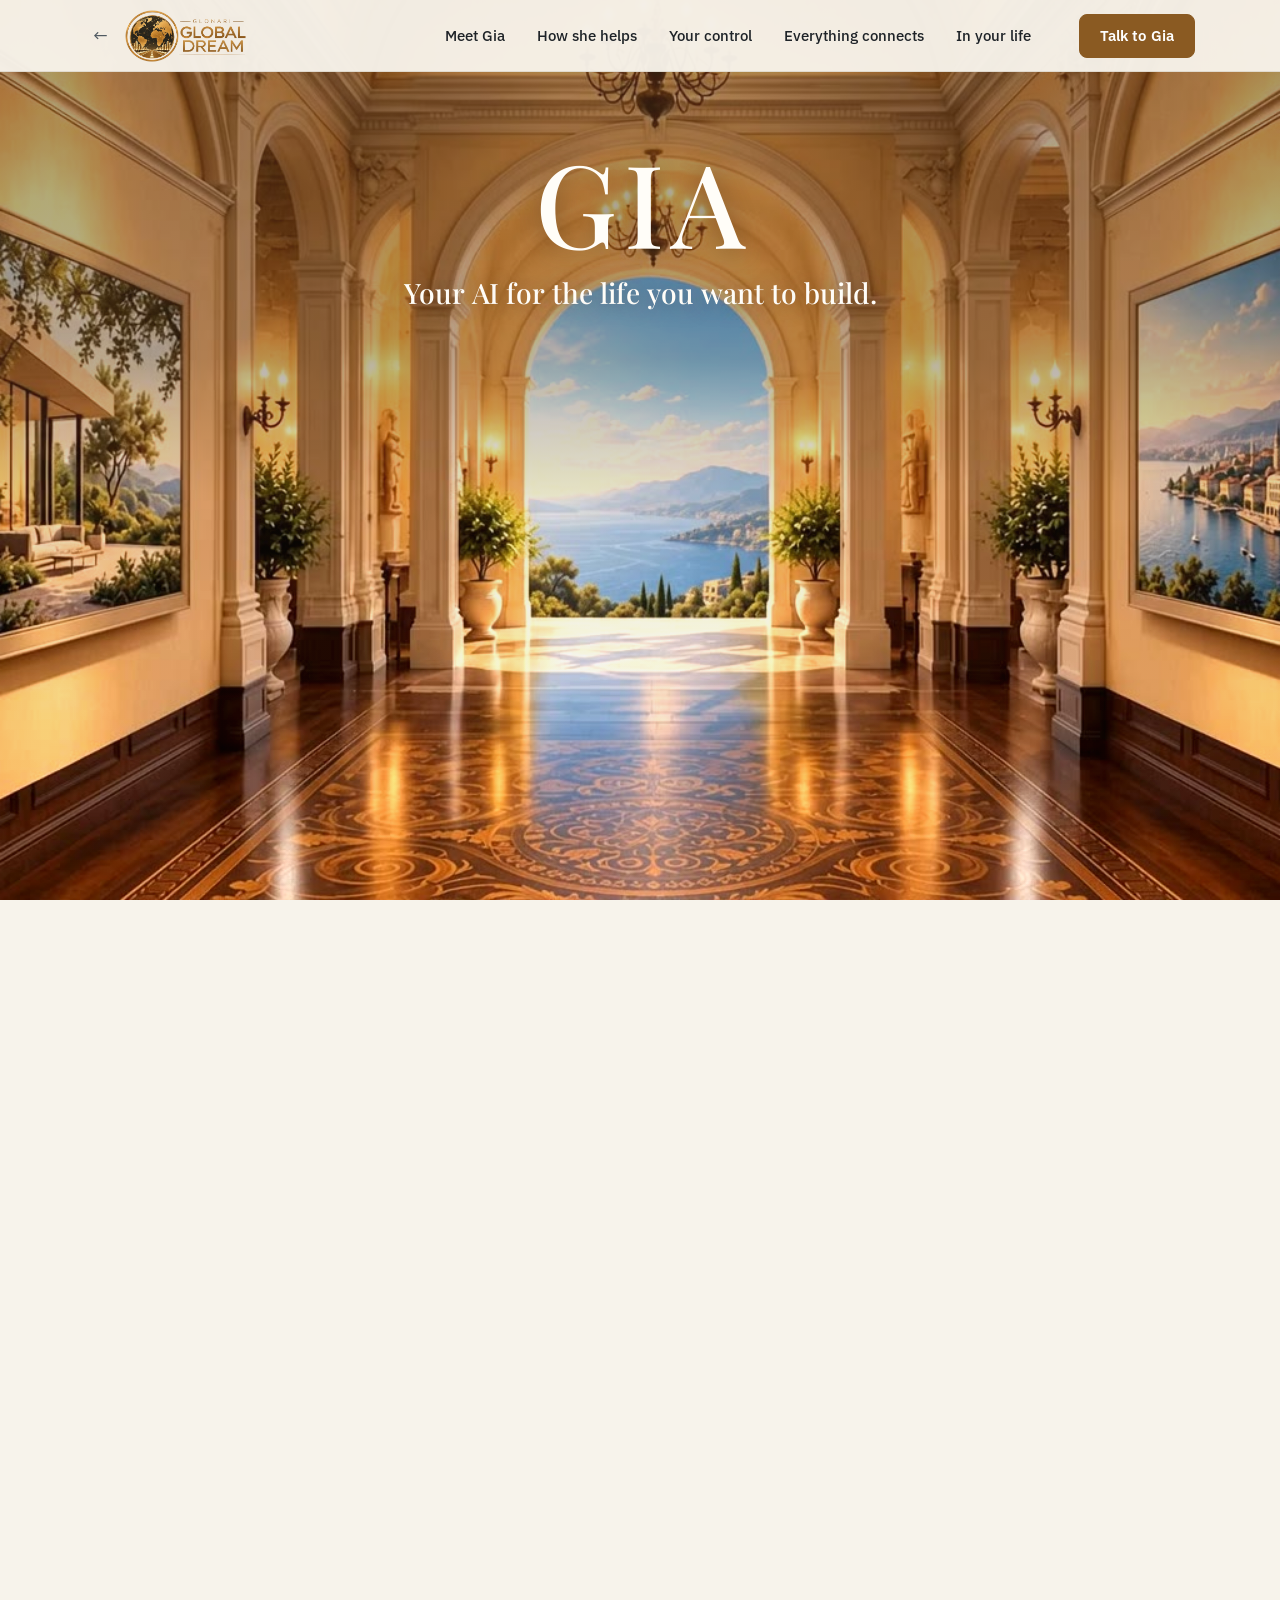
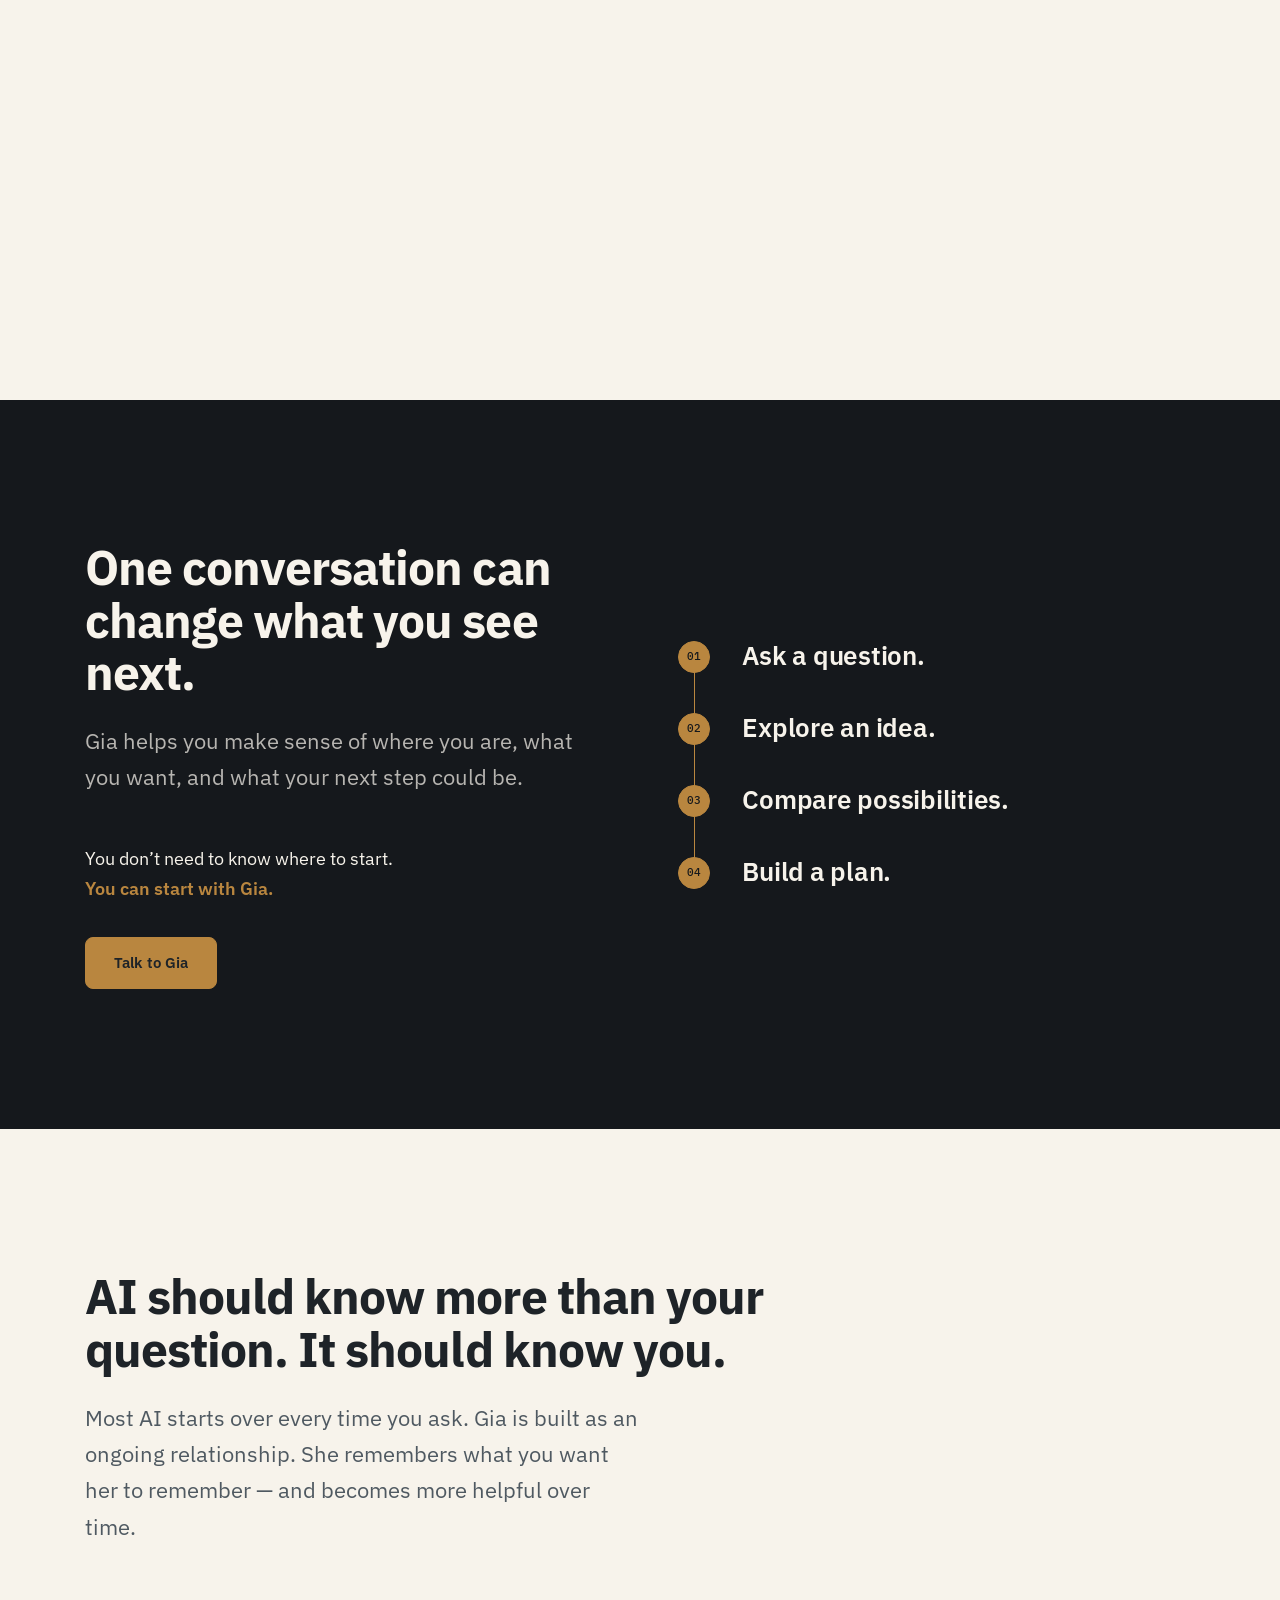
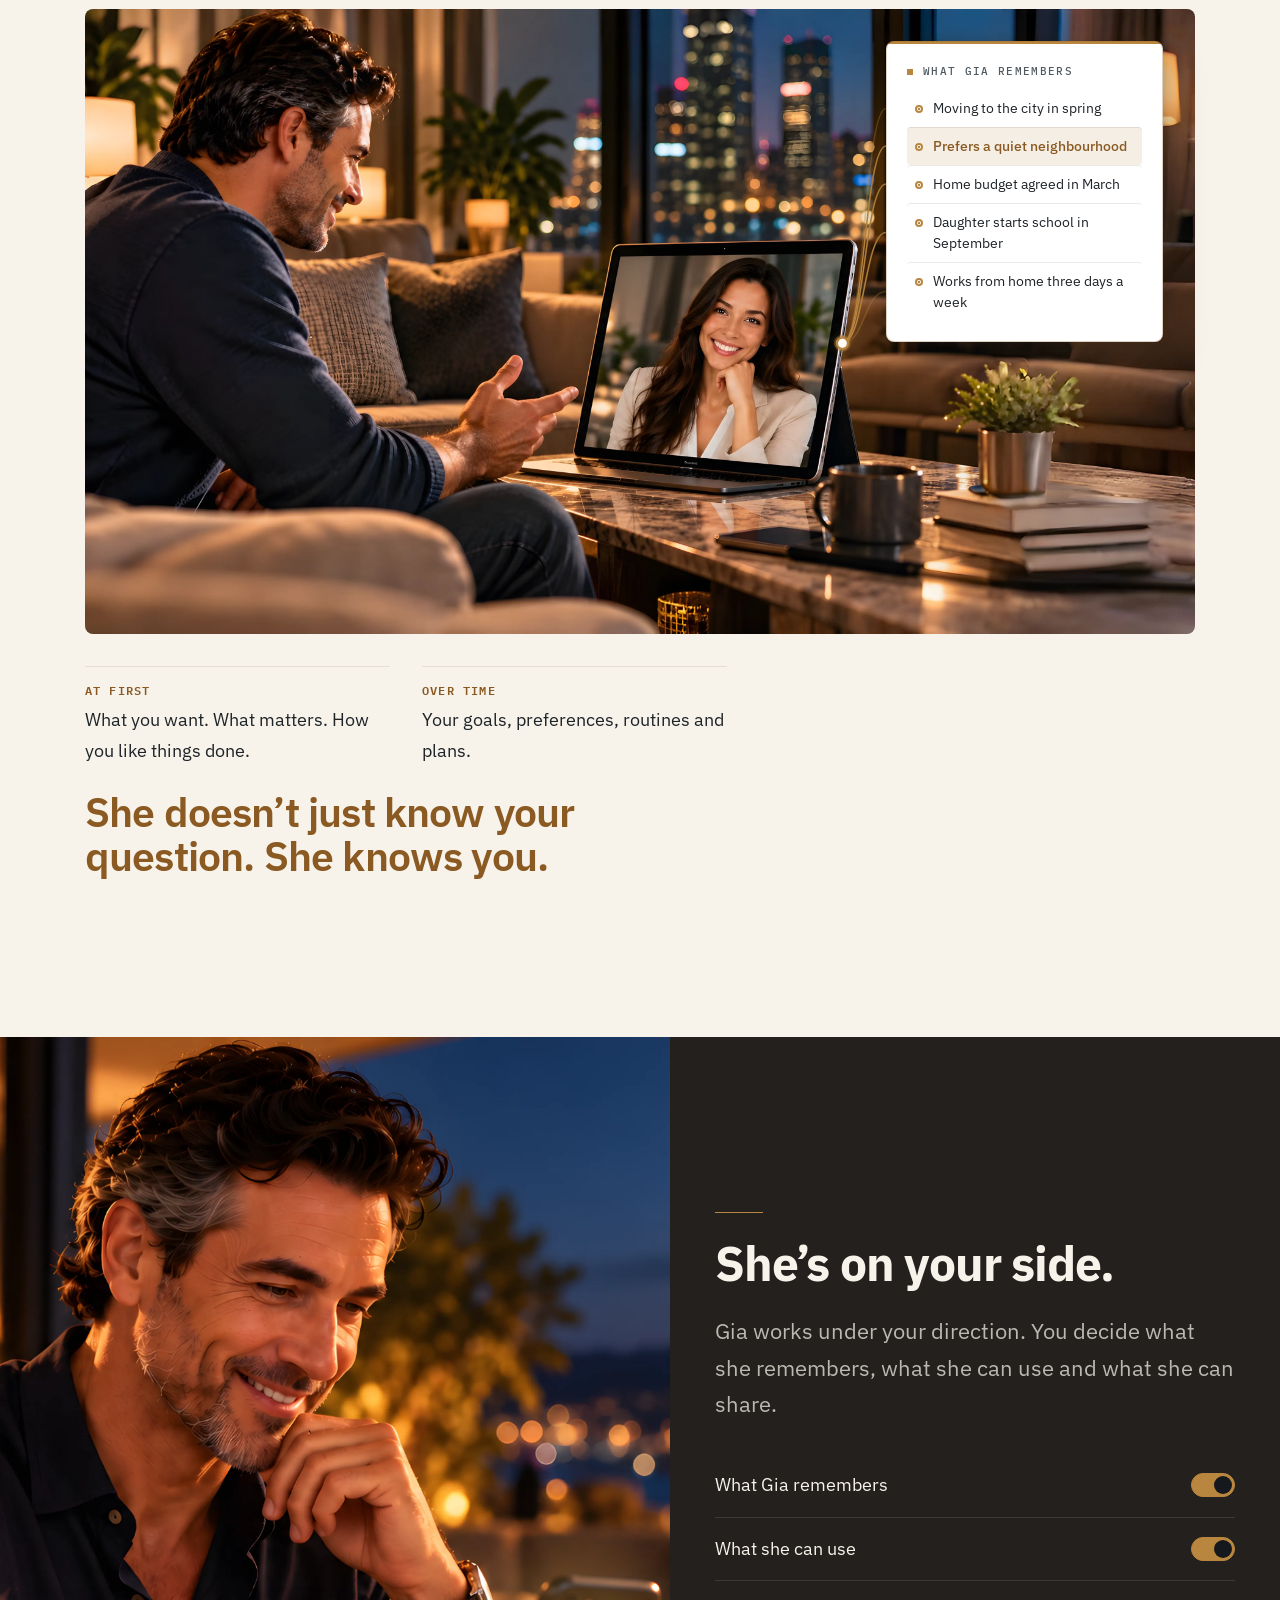
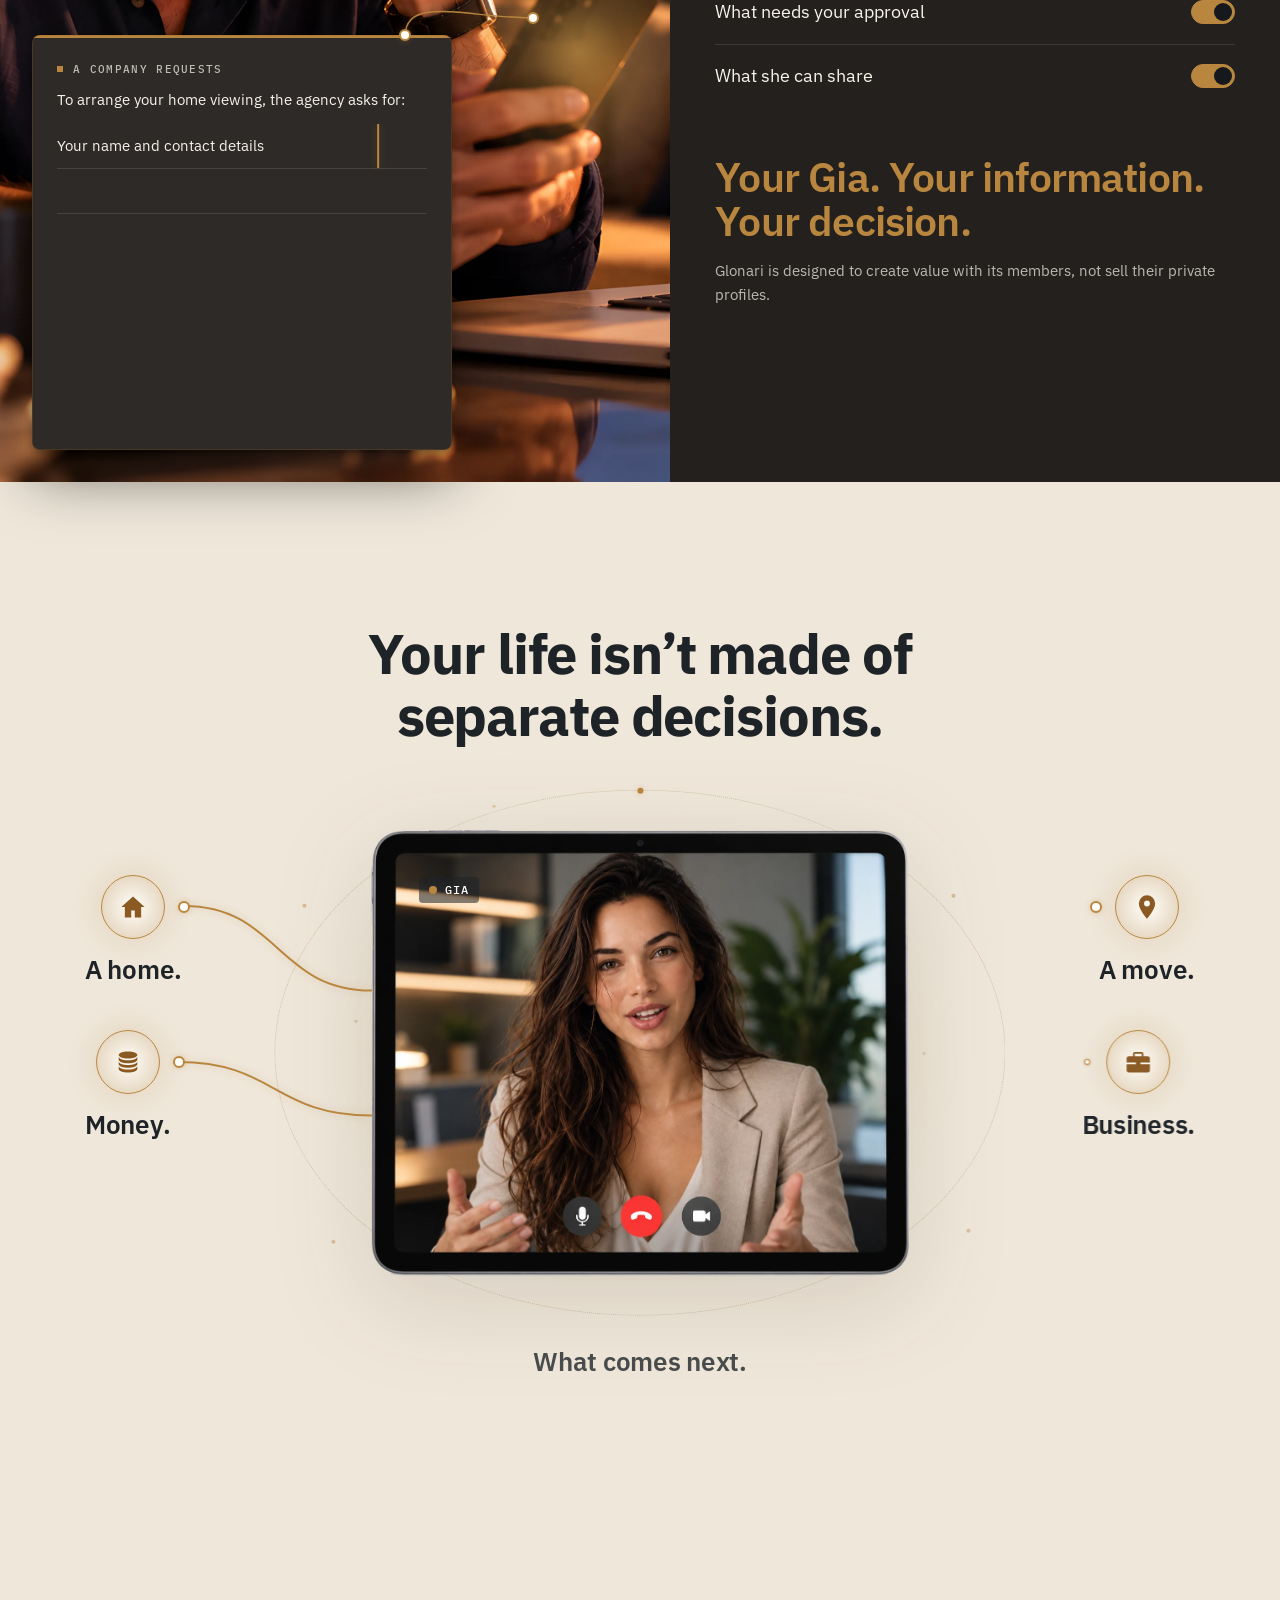
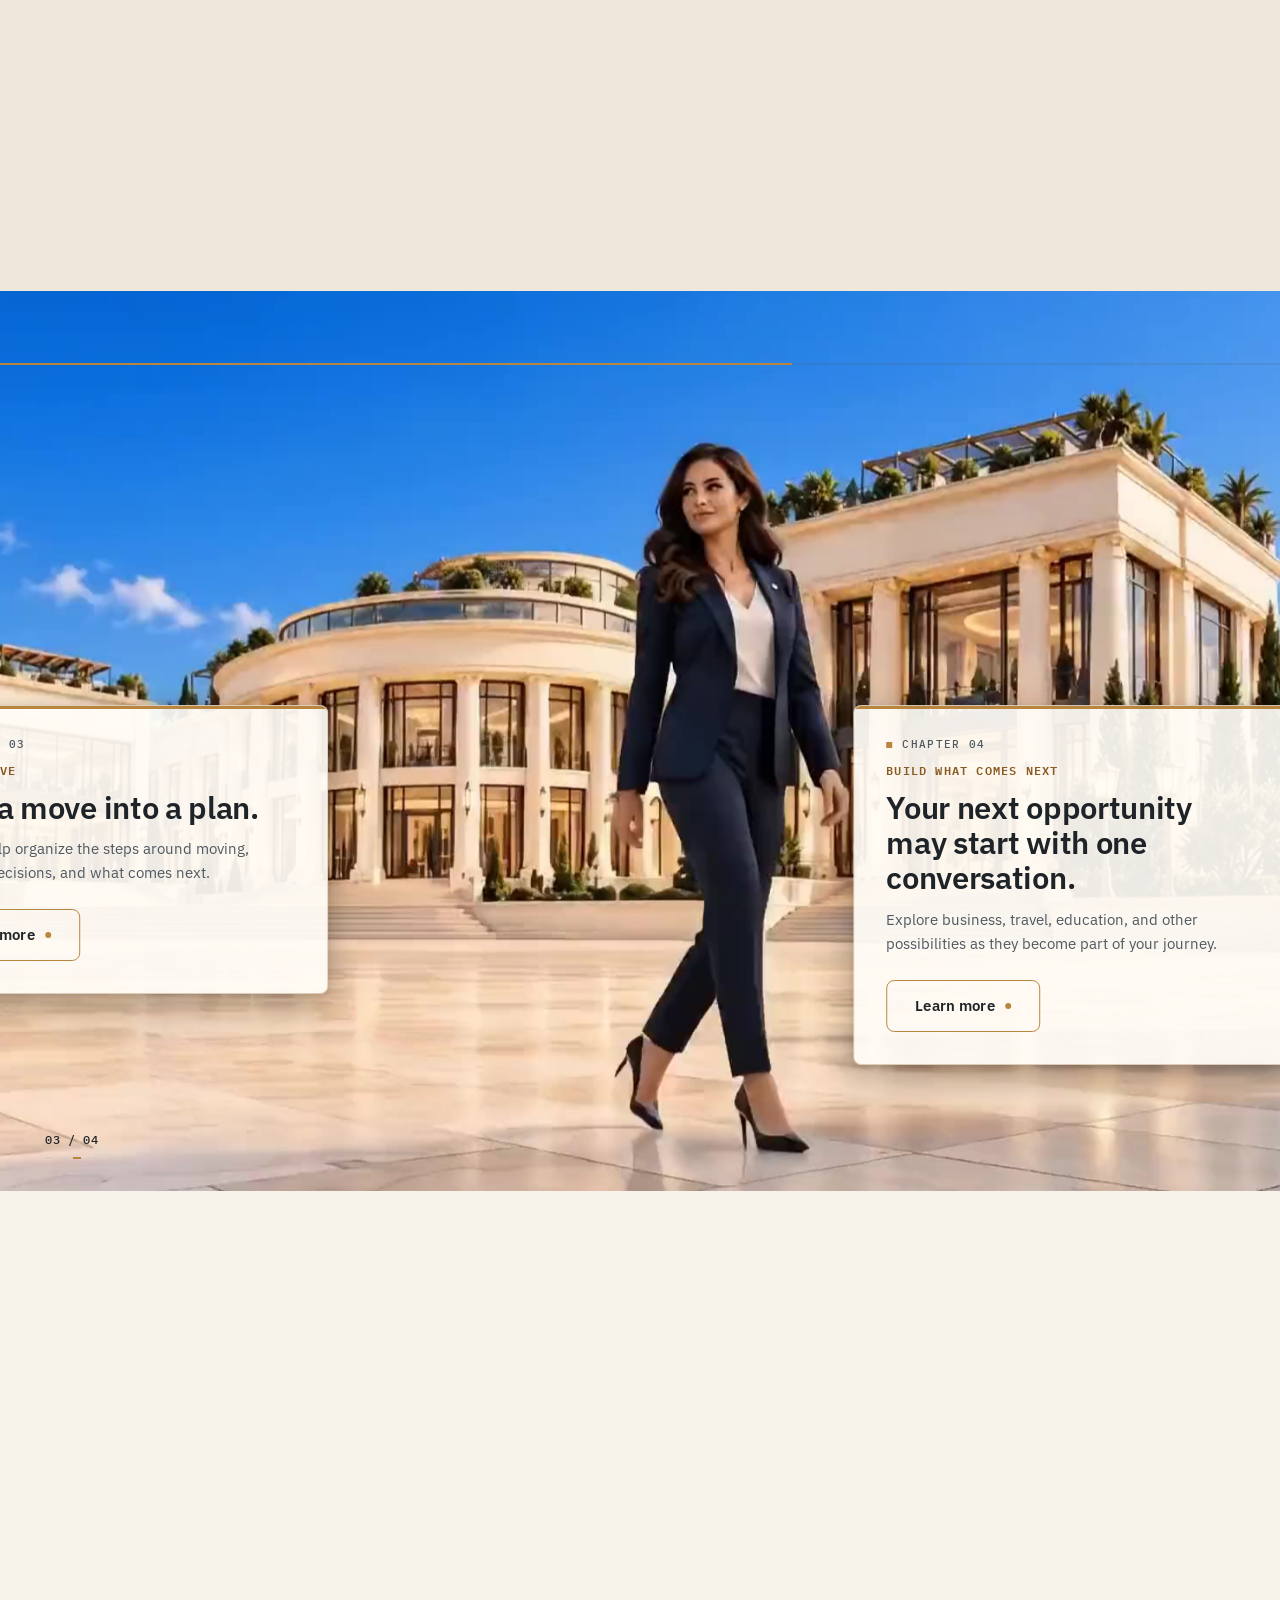
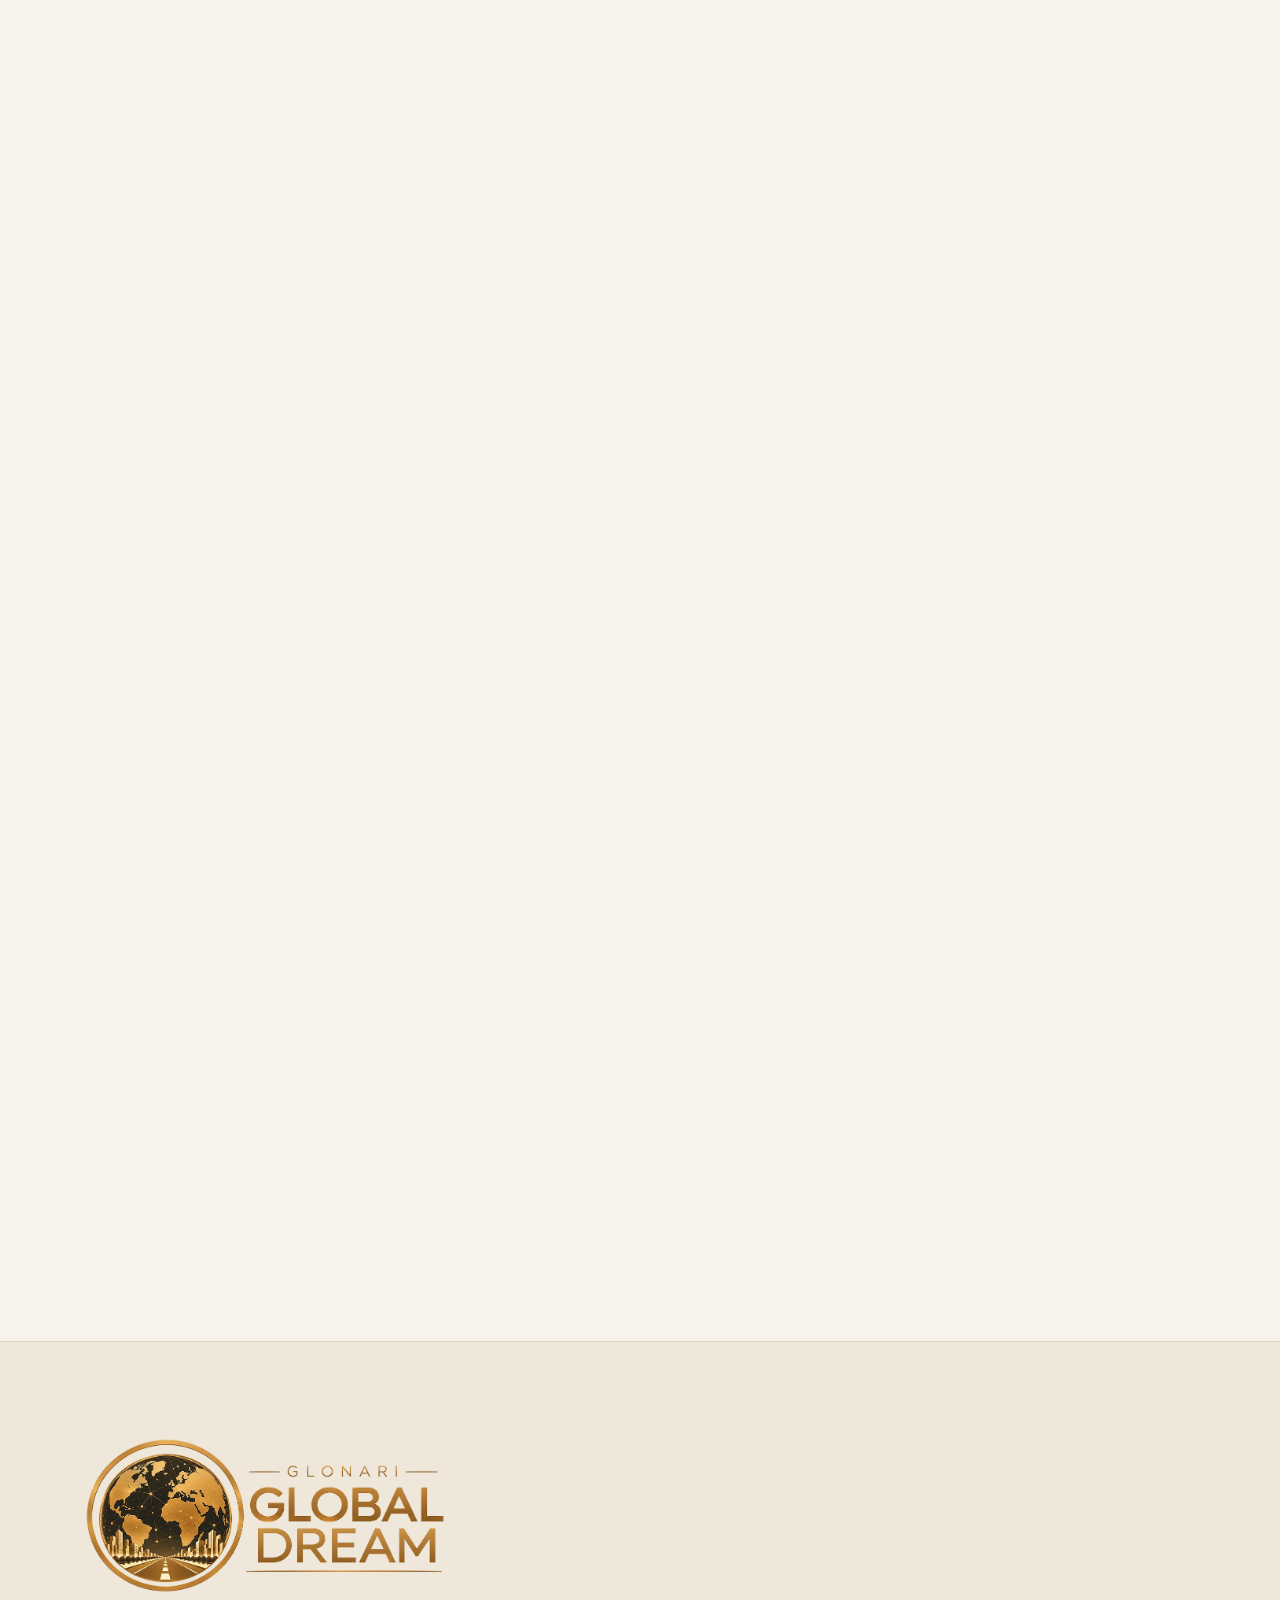
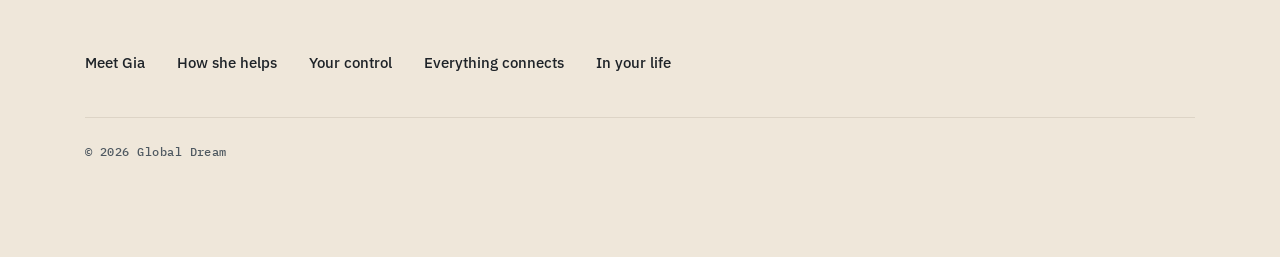
==== commit e707d122: "Mobile presenter: tap highlight; skip intro on return" ====
--- a/global-dream/index.html
+++ b/global-dream/index.html
@@ -69,6 +69,7 @@
         <ul class="gd-header__links">
           <li><a class="gd-header__link" href="#screen-1">Meet Gia</a></li>
           <li><a class="gd-header__link" href="#screen-2">How she helps</a></li>
+          <li><a class="gd-header__link" href="#screen-side">Your control</a></li>
           <li><a class="gd-header__link" href="#screen-3">Everything connects</a></li>
           <li><a class="gd-header__link" href="#screen-4">In your life</a></li>
         </ul>
@@ -154,6 +155,137 @@
           </ol>
         </div>
       </div>
+    </section>
+
+    <!-- Screen 2a — She knows you (build spec 5.2a). -->
+    <section id="screen-knows" class="gd-section gd-knows" data-screen="knows">
+      <div class="gd-container">
+        <div class="gd-knows__header">
+          <h2 class="gd-h2" data-reveal>AI should know more than your question. It should know you.</h2>
+          <p class="gd-lead gd-knows__body" data-reveal data-reveal-delay="1">Most AI starts over every time you ask. Gia is built as an ongoing relationship. She remembers what you want her to remember — and becomes more helpful over time.</p>
+        </div>
+
+        <div class="gd-knows__visual">
+          <div class="gd-knows__stage">
+            <img class="gd-knows__image" src="media/gd-knows.webp" alt="A man relaxing at home in the evening, talking with Gia on a tablet" width="3640" height="2048" loading="lazy" decoding="async">
+            <p class="gd-knows__pending" aria-hidden="true">Media pending<br>media/gd-knows.webp</p>
+          </div>
+
+          <svg class="gd-knows__threads" aria-hidden="true" focusable="false"></svg>
+
+          <div class="gd-knows__overlay">
+            <figure class="gd-memory">
+              <figcaption class="visually-hidden">An example of what Gia remembers and how she uses it.</figcaption>
+              <p class="gd-module__label">WHAT GIA REMEMBERS</p>
+              <ul class="gd-memory__list">
+                <li class="gd-memory__item">Moving to the city in spring</li>
+                <li class="gd-memory__item" data-used>Prefers a quiet neighbourhood</li>
+                <li class="gd-memory__item" data-used>Home budget agreed in March</li>
+                <li class="gd-memory__item" data-used>Daughter starts school in September</li>
+                <li class="gd-memory__item">Works from home three days a week</li>
+              </ul>
+            </figure>
+
+            <figure class="gd-quote gd-knows__quote">
+              <figcaption class="gd-quote__role gd-knows__role"><span class="gd-knows__card-node" aria-hidden="true"></span><img class="gd-knows__avatar" src="media/gia-avatar.webp" alt="" width="256" height="256" loading="lazy" decoding="async">GIA</figcaption>
+              <blockquote class="gd-quote__text"><p>“The home you saved just dropped in price. It still fits your budget, and it’s close to the school. Want me to arrange a viewing?”</p></blockquote>
+              <p class="gd-quote__outcome"><span>Gia remembered.</span> <span>Gia noticed.</span> <span>Gia acted.</span></p>
+            </figure>
+          </div>
+
+          <div class="gd-knows__closing">
+            <dl class="gd-knows__stages">
+              <div class="gd-knows__step" data-reveal>
+                <dt class="gd-eyebrow">AT FIRST</dt>
+                <dd class="gd-body">What you want. What matters. How you like things done.</dd>
+              </div>
+              <div class="gd-knows__step" data-reveal data-reveal-delay="1">
+                <dt class="gd-eyebrow">OVER TIME</dt>
+                <dd class="gd-body">Your goals, preferences, routines and plans.</dd>
+              </div>
+            </dl>
+            <p class="gd-data gd-knows__key" data-reveal data-reveal-delay="2">She doesn’t just know your question. She knows you.</p>
+          </div>
+        </div>
+      </div>
+    </section>
+
+    <!-- Screen 2b — She’s on your side, second dark accent (build spec 5.2b). -->
+    <section id="screen-side" class="gd-side" data-screen="side">
+      <div class="gd-side__text">
+        <div class="gd-side__inner">
+          <h2 class="gd-h2 gd-side__title" data-reveal>She’s on your side.</h2>
+          <p class="gd-lead gd-side__body" data-reveal data-reveal-delay="1">Gia works under your direction. You decide what she remembers, what she can use and what she can share.</p>
+          <ul class="gd-side__controls" data-reveal data-reveal-delay="2">
+            <li class="gd-side__control">
+              <span class="gd-body gd-side__control-label" id="side-control-remembers">What Gia remembers</span>
+              <button type="button" class="gd-switch" role="switch" aria-checked="true" aria-labelledby="side-control-remembers"><span class="gd-switch__glow" aria-hidden="true"></span><span class="gd-switch__thumb" aria-hidden="true"></span></button>
+            </li>
+            <li class="gd-side__control">
+              <span class="gd-body gd-side__control-label" id="side-control-use">What she can use</span>
+              <button type="button" class="gd-switch" role="switch" aria-checked="true" aria-labelledby="side-control-use"><span class="gd-switch__glow" aria-hidden="true"></span><span class="gd-switch__thumb" aria-hidden="true"></span></button>
+            </li>
+            <li class="gd-side__control">
+              <span class="gd-body gd-side__control-label" id="side-control-approval">What needs your approval</span>
+              <button type="button" class="gd-switch" role="switch" aria-checked="true" aria-labelledby="side-control-approval"><span class="gd-switch__glow" aria-hidden="true"></span><span class="gd-switch__thumb" aria-hidden="true"></span></button>
+            </li>
+            <li class="gd-side__control">
+              <span class="gd-body gd-side__control-label" id="side-control-share">What she can share</span>
+              <button type="button" class="gd-switch" role="switch" aria-checked="true" aria-labelledby="side-control-share" data-share><span class="gd-switch__glow" aria-hidden="true"></span><span class="gd-switch__thumb" aria-hidden="true"></span></button>
+            </li>
+          </ul>
+          <p class="visually-hidden">Example settings. Nothing is saved.</p>
+          <p class="gd-data gd-side__key" data-reveal data-reveal-delay="3">Your Gia. Your information. Your decision.</p>
+          <p class="gd-small gd-side__note" data-reveal data-reveal-delay="4">Glonari is designed to create value with its members, not sell their private profiles.</p>
+        </div>
+      </div>
+
+      <div class="gd-side__media">
+        <img class="gd-side__image" src="media/gd-side.webp" alt="The same man in the evening, smiling as he checks a message from Gia on his phone" width="2460" height="3072" loading="lazy" decoding="async">
+        <p class="gd-side__pending" aria-hidden="true">Media pending<br>media/gd-side.webp</p>
+        <span class="gd-side__halo" aria-hidden="true"></span>
+        <span class="gd-side__halo gd-side__halo--pulse" aria-hidden="true"></span>
+      </div>
+
+      <svg class="gd-side__thread" aria-hidden="true" focusable="false"></svg>
+
+      <figure class="gd-request">
+        <figcaption class="visually-hidden">An example of Gia sharing only the information a company needs.</figcaption>
+        <span class="gd-request__node" aria-hidden="true"></span>
+        <p class="gd-module__label gd-request__label">A COMPANY REQUESTS</p>
+        <p class="gd-small gd-request__context">To arrange your home viewing, the agency asks for:</p>
+        <ul class="gd-request__list">
+          <li class="gd-request__row" data-share-row>
+            <span class="gd-request__item">Your name and contact details</span>
+            <span class="gd-request__status" aria-live="polite">
+              <svg class="gd-request__glyph gd-request__glyph--check" viewBox="0 0 12 12" aria-hidden="true" focusable="false"><path d="M2 6.4 4.8 9.2 10 3.2"/></svg>
+              <svg class="gd-request__glyph gd-request__glyph--cross" viewBox="0 0 12 12" aria-hidden="true" focusable="false"><path d="M3 3l6 6M9 3 3 9"/></svg>
+              <span class="gd-request__status-text">Shared</span>
+            </span>
+            <span class="gd-request__scan" aria-hidden="true"></span>
+          </li>
+          <li class="gd-request__row is-withheld">
+            <span class="gd-request__item">Your purchase history</span>
+            <span class="gd-request__status">
+              <svg class="gd-request__glyph" viewBox="0 0 12 12" aria-hidden="true" focusable="false"><path d="M2.5 6h7"/></svg>
+              <span class="gd-request__status-text">Not needed</span>
+            </span>
+            <span class="gd-request__scan" aria-hidden="true"></span>
+          </li>
+          <li class="gd-request__row is-withheld">
+            <span class="gd-request__item">Your location history</span>
+            <span class="gd-request__status">
+              <svg class="gd-request__glyph" viewBox="0 0 12 12" aria-hidden="true" focusable="false"><path d="M3 3l6 6M9 3 3 9"/></svg>
+              <span class="gd-request__status-text">Not shared</span>
+            </span>
+            <span class="gd-request__scan" aria-hidden="true"></span>
+          </li>
+        </ul>
+        <figure class="gd-quote gd-side__quote">
+          <figcaption class="gd-quote__role gd-side__role"><img class="gd-side__avatar" src="media/gia-avatar.webp" alt="" width="256" height="256" loading="lazy" decoding="async">GIA</figcaption>
+          <blockquote class="gd-quote__text"><p>“They don’t need that information to complete this. I haven’t shared it.”</p></blockquote>
+        </figure>
+      </figure>
     </section>
 
     <!-- Screen 3 — Everything connects (build spec 5.3). -->
@@ -554,6 +686,7 @@
       <ul class="gd-footer__links">
         <li><a class="gd-footer__link" href="#screen-1">Meet Gia</a></li>
         <li><a class="gd-footer__link" href="#screen-2">How she helps</a></li>
+        <li><a class="gd-footer__link" href="#screen-side">Your control</a></li>
         <li><a class="gd-footer__link" href="#screen-3">Everything connects</a></li>
         <li><a class="gd-footer__link" href="#screen-4">In your life</a></li>
       </ul>
@@ -568,6 +701,8 @@
   <script src="js/hero-scrub.js"></script>
   <script src="js/reveal.js"></script>
   <script src="js/gia-conversation.js"></script>
+  <script src="js/gia-knows.js"></script>
+  <script src="js/gia-side.js"></script>
   <script src="js/gia-connect.js"></script>
   <script src="js/gia-story.js"></script>
   <script src="js/brochure.js"></script>
--- a/global-dream/css/tokens.css
+++ b/global-dream/css/tokens.css
@@ -1,6 +1,6 @@
 /* Global Dream — design tokens.
-   Design system Section 3 (core) and Section 16.1 (dark accent: Screen 2
-   and the Screen 1 veil).
+   Design system Section 3 (core) and Section 16.1 (dark accent: Screens 2
+   and 2b and the Screen 1 veil).
    Tokens only: no selectors other than :root. */
 
 :root {
@@ -37,6 +37,7 @@
   --gd-line-soft: rgba(91, 72, 49, 0.12);
   --gd-shadow-soft: 0 14px 40px rgba(57, 43, 24, 0.08);
   --gd-shadow-tablet: 0 24px 48px rgba(57, 43, 24, 0.14); /* drop-shadow() on the Screen 3 tablet image */
+  --gd-shadow-card: 0 18px 48px rgba(57, 43, 24, 0.18), 0 2px 6px rgba(57, 43, 24, 0.10); /* Screen 2a memory panel and quote card; Screen 4 chapter cards */
 
   /* Type — unchanged */
   --gd-font-ui: "IBM Plex Sans", system-ui, sans-serif;
@@ -63,8 +64,8 @@
   --gd-grid-gap: clamp(48px, 6vw, 96px);
 }
 
-/* Dark accent tokens — used only by Screen 2 and the Screen 1 veil and
-   text shadow (design system Sections 16.1 and 16.4). */
+/* Dark accent tokens — used only by Screens 2 and 2b and the Screen 1 veil
+   and text shadow (design system Sections 16.1 and 16.4). */
 :root {
   --gd-night: #15181C;
   --gd-night-surface: #1E2328;
@@ -72,4 +73,11 @@
   --gd-night-text: #F7F3EB;
   --gd-night-text-2: rgba(247, 243, 235, 0.72);
   --gd-night-text-3: rgba(247, 243, 235, 0.48);
+  /* Warm bronze-umber: the Screen 1 veil and text shadow only (16.4). */
+  --gd-night-umber: color-mix(in srgb, var(--gd-gold-deep) 45%, var(--gd-night));
+  /* Warm charcoal: the Screen 2b background and its panel (16.1). */
+  --gd-night-warm: color-mix(in srgb, var(--gd-gold-deep) 12%, var(--gd-night));
+  --gd-night-warm-surface: color-mix(in srgb, var(--gd-night-text) 5%, var(--gd-night-warm));
+  /* The Screen 2b request panel's depth over the photo (16.10). */
+  --gd-shadow-night-panel: 0 24px 60px rgba(0, 0, 0, 0.55), 0 2px 8px rgba(0, 0, 0, 0.35);
 }
--- a/global-dream/css/screens.css
+++ b/global-dream/css/screens.css
@@ -45,20 +45,25 @@
   object-fit: cover;
 }
 
-/* Static dark legibility veil (build spec 5.1, design system 16.4).
-   --gd-night at 62% / 56% / 24% / 16% / 12% alpha: dark behind the text
-   band, light in the lower half. It never animates. Positioned so it
+/* Static warm legibility veil (build spec 5.1, design system 16.4).
+   --gd-night-umber at 48% / 38% / 14% / 6% / 0% alpha: dark behind the
+   text band, clear in the lower half. The video is lifted slightly so the
+   lobby reads bright rather than grey. It never animates. Positioned so it
    paints above the positioned media layer. */
+.gd-hero__video {
+  filter: brightness(1.08) saturate(1.1) contrast(1.03);
+}
+
 .gd-hero__veil {
   position: relative;
   pointer-events: none;
   background: linear-gradient(
     to bottom,
-    color-mix(in srgb, var(--gd-night) 62%, transparent) 0%,
-    color-mix(in srgb, var(--gd-night) 56%, transparent) 40%,
-    color-mix(in srgb, var(--gd-night) 24%, transparent) 55%,
-    color-mix(in srgb, var(--gd-night) 16%, transparent) 70%,
-    color-mix(in srgb, var(--gd-night) 12%, transparent) 100%
+    color-mix(in srgb, var(--gd-night-umber) 48%, transparent) 0%,
+    color-mix(in srgb, var(--gd-night-umber) 38%, transparent) 40%,
+    color-mix(in srgb, var(--gd-night-umber) 14%, transparent) 55%,
+    color-mix(in srgb, var(--gd-night-umber) 6%, transparent) 70%,
+    color-mix(in srgb, var(--gd-night-umber) 0%, transparent) 100%
   );
 }
 
@@ -105,7 +110,7 @@
   font-family: "Playfair Display", serif;
   font-weight: 500;
   color: var(--gd-surface);
-  text-shadow: 0 2px 24px color-mix(in srgb, var(--gd-night) 35%, transparent);
+  text-shadow: 0 2px 24px color-mix(in srgb, var(--gd-night-umber) 45%, transparent);
 }
 
 /* The start padding balances the trailing letter-spacing so GIA centres. */
@@ -874,3 +879,865 @@
     grid-template-columns: minmax(0, 1fr);
   }
 }
+
+/* ==========================================================================
+   Screen 2a — She knows you (build spec Section 5.2a)
+
+   Light section between the two dark accent screens. The default rules are
+   the complete composition: photo, memory panel with rows 2-4 highlighted,
+   quote card and outcome line at rest. gia-knows.js sets the starting
+   states with GSAP, draws the gold threads and runs the sequence once.
+   The memory panel, the quote card and the closing row are siblings of the
+   stage, not children of it, so the stage can clip the photo's scale-in.
+   Below 1200px they stack under the photo; from 1200px up the memory panel
+   sits on the photo and the quote card and closing row share one row under
+   it, joined to the tablet by the gold threads (design system 16.9).
+   ========================================================================== */
+
+/* Clips the panel's slide-in on narrow screens. No sticky stage lives
+   inside Screen 2a. The glow colour is the Screen 3 connection glow. */
+.gd-knows {
+  --gd-connect-glow: color-mix(in srgb, var(--gd-gold) 35%, transparent);
+  overflow-x: clip;
+}
+
+.gd-knows__header {
+  max-width: 720px;
+}
+
+.gd-knows__body {
+  max-width: 560px;
+  margin-top: var(--gd-space-3);
+}
+
+/* ---------- Photo stage ---------- */
+
+.gd-knows__visual {
+  position: relative;
+  margin-top: var(--gd-space-5);
+}
+
+.gd-knows__stage {
+  position: relative;
+  aspect-ratio: 16 / 9;
+  border-radius: 8px;
+  overflow: hidden;
+  background: var(--gd-bg-soft);
+}
+
+.gd-knows__image {
+  width: 100%;
+  height: 100%;
+  object-fit: cover;
+  object-position: 35% 50%;
+}
+
+/* Missing media placeholder (build spec Section 6). */
+.gd-knows__pending {
+  display: none;
+}
+
+.gd-knows__stage.is-missing {
+  display: grid;
+  place-items: center;
+  border: 1px dashed var(--gd-line);
+}
+
+.gd-knows__stage.is-missing .gd-knows__image {
+  display: none;
+}
+
+.gd-knows__stage.is-missing .gd-knows__pending {
+  display: block;
+  font-family: var(--gd-font-mono);
+  font-size: 13px;
+  line-height: 1.55;
+  color: var(--gd-text-tertiary);
+  text-align: center;
+}
+
+/* ---------- Memory panel and quote card ----------
+   Below 1200px the two cards sit under the photo, side by side. */
+
+.gd-knows__overlay {
+  display: grid;
+  grid-template-columns: minmax(0, 1fr) minmax(0, 1fr);
+  gap: var(--gd-space-3);
+  align-items: start;
+  margin-top: var(--gd-space-3);
+}
+
+.gd-knows__overlay > * {
+  min-width: 0;
+}
+
+/* Panels are at most 480px wide (design system 16.10). */
+.gd-memory,
+.gd-knows__quote {
+  max-width: 480px;
+}
+
+/* Solid elevated surface with a 3px gold bar along the top edge, clipped
+   by the radius (the bar is a background layer). */
+.gd-memory {
+  position: relative;
+  z-index: 2;
+  padding: 23px 20px 20px;
+  border: 1px solid var(--gd-gold-line);
+  border-radius: 8px;
+  background:
+    linear-gradient(var(--gd-gold), var(--gd-gold)) top / 100% 3px no-repeat border-box,
+    var(--gd-surface-elevated);
+  box-shadow: var(--gd-shadow-card);
+}
+
+.gd-memory__list {
+  margin-top: 12px;
+}
+
+.gd-memory__item {
+  display: flex;
+  align-items: baseline;
+  gap: 10px;
+  padding: 8px;
+  border-radius: 4px;
+  font-size: 14px;
+  line-height: 1.5;
+  color: var(--gd-text-primary);
+  transition: background-color 400ms ease, color 400ms ease;
+}
+
+.gd-memory__item + .gd-memory__item {
+  border-top: 1px solid var(--gd-line-soft);
+}
+
+/* 8px ring (2px gold) with a gold centre, on the first line of text. */
+.gd-memory__item::before {
+  content: "";
+  flex: none;
+  width: 8px;
+  height: 8px;
+  border: 2px solid var(--gd-gold);
+  border-radius: 50%;
+  background: radial-gradient(circle, var(--gd-gold) 0 1px, var(--gd-surface-elevated) 1.5px);
+}
+
+/* Rows 2-4: the memories Gia uses. Highlighted at rest. */
+.gd-memory__item[data-used] {
+  background: var(--gd-gold-soft);
+  color: var(--gd-gold-deep);
+  font-weight: 500;
+}
+
+.gd-memory__item[data-used].is-waiting {
+  background: transparent;
+  color: var(--gd-text-primary);
+  font-weight: 400;
+}
+
+/* The shared .gd-quote card (build spec 5.4a.2) on an elevated surface,
+   with the padding reduced. Scoped to the section: gia-story.css (which
+   defines .gd-quote) loads after this file. */
+.gd-knows .gd-knows__quote {
+  position: relative;
+  z-index: 2;
+  margin-top: 0;
+  padding: 20px 24px;
+  border-color: var(--gd-gold);
+  background: var(--gd-surface-elevated);
+  box-shadow: var(--gd-shadow-card);
+}
+
+/* Role row: Gia's avatar, then the GIA label. */
+.gd-knows__role {
+  display: flex;
+  align-items: center;
+  gap: 10px;
+}
+
+.gd-knows__avatar {
+  flex: none;
+  width: 40px;
+  height: 40px;
+  border: 2px solid var(--gd-gold);
+  border-radius: 50%;
+  object-fit: cover;
+}
+
+/* The card end of the tablet thread: 12px ringed dot centred on the top
+   border, above the avatar. Shown only with the threads. */
+.gd-knows__card-node {
+  display: none;
+}
+
+/* ---------- Gold threads (1200px and above) ---------- */
+
+.gd-knows__threads {
+  display: none;
+}
+
+/* pathLength="1" on each path, so the draw is a 1 -> 0 dash offset. */
+.gd-knows__thread {
+  fill: none;
+  stroke: var(--gd-gold);
+  stroke-width: 1.5;
+  stroke-linecap: round;
+  stroke-dasharray: 1 1;
+  stroke-dashoffset: 0;
+}
+
+/* Rows 1 and 5: memories Gia does not use for this answer. */
+.gd-knows__thread--faint {
+  opacity: 0.35;
+}
+
+/* ---------- Closing row ---------- */
+
+.gd-knows__closing {
+  display: grid;
+  grid-template-columns: minmax(0, 1fr) minmax(0, 1fr) minmax(0, 1.3fr);
+  gap: var(--gd-space-4);
+  align-items: end;
+  margin-top: var(--gd-space-5);
+}
+
+.gd-knows__closing > *,
+.gd-knows__step {
+  min-width: 0;
+}
+
+.gd-knows__stages {
+  display: contents;
+}
+
+.gd-knows__step {
+  padding-top: var(--gd-space-2);
+  border-top: 1px solid var(--gd-line-soft);
+}
+
+.gd-knows__step dd {
+  margin-top: var(--gd-space-1);
+  color: var(--gd-text-primary);
+}
+
+/* ---------- 1200px and above ----------
+   The memory panel sits on the photo, top-right, 32px from the top and
+   right edges; its width keeps its left edge 24px right of the tablet
+   frame. Under the photo, 32px below it, one row: the stages and the key
+   line on the left, the quote card on the right, its right edge on the
+   photo's right edge. The threads SVG covers the photo and that row,
+   above the photo and below the cards. */
+
+@media (min-width: 1200px) {
+  .gd-knows__visual {
+    display: grid;
+    grid-template-columns: minmax(0, 1fr) minmax(0, 420px);
+    column-gap: var(--gd-space-5);
+    row-gap: var(--gd-space-4);
+    align-items: start;
+    margin-top: var(--gd-space-6);
+  }
+
+  .gd-knows__stage {
+    grid-column: 1 / -1;
+    grid-row: 1;
+  }
+
+  .gd-knows__overlay {
+    display: contents;
+  }
+
+  /* A darker contact shadow: the panel sits on a dark photo. */
+  .gd-memory {
+    position: absolute;
+    top: var(--gd-space-4);
+    right: var(--gd-space-4);
+    width: min(calc(30% - 56px), 360px);
+    box-shadow: var(--gd-shadow-card), 0 8px 24px color-mix(in srgb, var(--gd-night) 28%, transparent);
+  }
+
+  .gd-knows .gd-knows__quote {
+    grid-column: 2;
+    grid-row: 2;
+    width: 100%;
+    max-width: none;
+  }
+
+  .gd-knows__closing {
+    grid-column: 1;
+    grid-row: 2;
+    grid-template-columns: minmax(0, 1fr) minmax(0, 1fr);
+    column-gap: var(--gd-space-4);
+    row-gap: var(--gd-space-3);
+    align-items: start;
+    margin-top: 0;
+  }
+
+  .gd-knows__key {
+    grid-column: 1 / -1;
+  }
+
+  .gd-knows__threads {
+    display: block;
+    position: absolute;
+    inset: 0;
+    z-index: 1;
+    width: 100%;
+    height: 100%;
+    max-width: none;
+    overflow: visible;
+    pointer-events: none;
+    filter: drop-shadow(0 0 4px var(--gd-connect-glow));
+  }
+
+  /* Centred on the 1px top border, above the avatar centre
+     (24px padding + 20px avatar radius - 6px). */
+  .gd-knows__card-node {
+    display: block;
+    position: absolute;
+    top: -6.5px;
+    left: 38px;
+    width: 12px;
+    height: 12px;
+    border: 2px solid var(--gd-gold);
+    border-radius: 50%;
+    background: var(--gd-surface);
+    box-shadow: 0 0 6px var(--gd-connect-glow);
+  }
+}
+
+/* ---------- 768px and below ---------- */
+
+@media (max-width: 768px) {
+  .gd-knows__stage {
+    aspect-ratio: 4 / 3;
+  }
+
+  .gd-knows__image {
+    object-position: 40% 50%;
+  }
+
+  .gd-knows__overlay {
+    grid-template-columns: minmax(0, 1fr);
+    gap: var(--gd-space-2);
+    margin-top: var(--gd-space-2);
+  }
+
+  /* Stacked: the two stages share a top rule. */
+  .gd-knows__closing {
+    grid-template-columns: minmax(0, 1fr) minmax(0, 1fr);
+    align-items: start;
+  }
+
+  .gd-knows__key {
+    grid-column: 1 / -1;
+  }
+}
+
+@media (max-width: 480px) {
+  .gd-knows__closing {
+    grid-template-columns: minmax(0, 1fr);
+    gap: var(--gd-space-3);
+  }
+}
+
+/* ==========================================================================
+   Screen 2b — She’s on your side, second dark accent (build spec 5.2b)
+
+   Full-bleed photo on the left, text on the right; the request panel sits
+   on the photo, bottom-left. Photo, gold thread and panel share one grid
+   cell, so the panel is never clipped by the photo column. The default
+   rules are the complete composition: switches on, rows resolved, rows 2-3
+   dimmed, quote card visible. gia-side.js sets the starting states
+   with GSAP, places the phone halo and draws the thread (design system
+   16.9), and runs the sequence once. Stacked, the text comes first, then
+   the photo band, then the panel overlapping its bottom edge; the halo
+   stays and the thread is dropped.
+   ========================================================================== */
+
+/* No sticky stage lives inside Screen 2b. The glow colour is the Screen 3
+   connection glow. */
+.gd-side {
+  --gd-connect-glow: color-mix(in srgb, var(--gd-gold) 35%, transparent);
+  position: relative;
+  display: grid;
+  grid-template-columns: minmax(0, 1.1fr) minmax(0, 1fr);
+  min-height: min(100svh, 960px);
+  overflow-x: clip;
+  background: var(--gd-night-warm);
+  color: var(--gd-night-text-2);
+}
+
+.gd-side > * {
+  min-width: 0;
+}
+
+/* ---------- Text column ---------- */
+
+.gd-side__text {
+  grid-column: 2;
+  grid-row: 1;
+  display: flex;
+  flex-direction: column;
+  justify-content: center;
+  padding: var(--gd-section-pad) var(--gd-page-pad);
+}
+
+.gd-side__inner {
+  max-width: 520px;
+}
+
+.gd-side__title {
+  color: var(--gd-night-text);
+}
+
+/* 48px gold rule, 24px above the H2. */
+.gd-side__title::before {
+  content: "";
+  display: block;
+  width: 48px;
+  height: 1px;
+  margin-bottom: var(--gd-space-3);
+  background: var(--gd-gold);
+}
+
+.gd-side__body {
+  margin-top: var(--gd-space-3);
+  color: var(--gd-night-text-2);
+}
+
+.gd-side__controls {
+  margin-top: var(--gd-space-4);
+}
+
+.gd-side__control {
+  display: flex;
+  align-items: center;
+  justify-content: space-between;
+  gap: var(--gd-space-3);
+  padding-block: var(--gd-space-2);
+}
+
+.gd-side__control + .gd-side__control {
+  border-top: 1px solid var(--gd-night-line);
+}
+
+.gd-side__control-label {
+  min-width: 0;
+  color: var(--gd-night-text);
+}
+
+.gd-side__key {
+  margin-top: var(--gd-space-5);
+  color: var(--gd-gold);
+}
+
+.gd-side__note {
+  margin-top: var(--gd-space-2);
+  color: var(--gd-night-text-2);
+}
+
+/* ---------- Switches (design system 16.10) ----------
+   aria-checked is the state; the visual follows it. */
+
+.gd-switch {
+  position: relative;
+  flex: none;
+  width: 44px;
+  height: 24px;
+  border: 1px solid var(--gd-night-line);
+  border-radius: 12px;
+  background: transparent;
+  cursor: pointer;
+  transition: background-color 200ms ease, border-color 200ms ease;
+}
+
+.gd-switch[aria-checked="true"] {
+  border-color: var(--gd-gold);
+  background: var(--gd-gold);
+}
+
+.gd-switch:focus-visible {
+  outline: 2px solid var(--gd-gold);
+  outline-offset: 3px;
+}
+
+.gd-switch__thumb {
+  position: absolute;
+  top: 2px;
+  left: 2px;
+  width: 18px;
+  height: 18px;
+  border-radius: 50%;
+  background: var(--gd-night-text-3);
+  transition: transform 200ms ease, background-color 200ms ease;
+}
+
+.gd-switch[aria-checked="true"] .gd-switch__thumb {
+  background: var(--gd-night);
+  transform: translateX(20px);
+}
+
+/* One soft gold glow pulse on the track as a switch turns on. */
+.gd-switch__glow {
+  position: absolute;
+  inset: -1px;
+  border-radius: inherit;
+  box-shadow: 0 0 12px 3px var(--gd-connect-glow);
+  opacity: 0;
+  pointer-events: none;
+}
+
+/* ---------- Photo column ---------- */
+
+.gd-side__media {
+  position: relative;
+  grid-column: 1;
+  grid-row: 1;
+  overflow: hidden;
+  background: var(--gd-night);
+}
+
+/* Absolute, so the photo's intrinsic height never sizes the row. The
+   column is narrower than 4:5 at tablet and laptop widths; 90% keeps the
+   phone (right edge at 97% of the photo) in frame and crops the blurred
+   background on the left instead (the face starts at 30%). */
+.gd-side__image {
+  position: absolute;
+  inset: 0;
+  width: 100%;
+  height: 100%;
+  max-width: none;
+  object-fit: cover;
+  object-position: 90% 30%;
+}
+
+/* Missing media placeholder (build spec Section 6), on the dark surface. */
+.gd-side__pending {
+  display: none;
+}
+
+.gd-side__media.is-missing {
+  display: grid;
+  place-items: center;
+  border: 1px dashed var(--gd-night-line);
+}
+
+.gd-side__media.is-missing .gd-side__image,
+.gd-side__media.is-missing .gd-side__halo {
+  display: none;
+}
+
+.gd-side__media.is-missing .gd-side__pending {
+  display: block;
+  font-family: var(--gd-font-mono);
+  font-size: 13px;
+  line-height: 1.55;
+  color: var(--gd-night-text-2);
+  text-align: center;
+}
+
+/* Phone halo: a soft gold glow centred on the phone, 260px with gold at
+   60% at its centre, and a brighter 90px inner core of gold at 45% on top.
+   The alphas live in the layers, so the element's own opacity runs 0-1.
+   gia-side.js sets --phone-x and --phone-y from the photo's cover crop
+   and --halo-size, which shrinks below 260px only where the halo or its
+   1.8x pulse would otherwise reach the face; the core keeps its ratio. It
+   stays off-stage until they are set. */
+.gd-side__halo {
+  --halo: var(--halo-size, 260px);
+  position: absolute;
+  left: var(--phone-x, -999px);
+  top: var(--phone-y, -999px);
+  width: var(--halo);
+  height: var(--halo);
+  margin: calc(var(--halo) / -2) 0 0 calc(var(--halo) / -2);
+  border-radius: 50%;
+  background:
+    radial-gradient(circle calc(var(--halo) * 45 / 260), color-mix(in srgb, var(--gd-gold) 45%, transparent), transparent),
+    radial-gradient(closest-side, color-mix(in srgb, var(--gd-gold) 60%, transparent), transparent);
+  mix-blend-mode: screen;
+  pointer-events: none;
+}
+
+.gd-side__halo--pulse {
+  opacity: 0;
+}
+
+/* ---------- Gold thread (two-column layout only) ----------
+   Covers the photo cell, above the photo and below the panel. */
+
+.gd-side__thread {
+  grid-column: 1;
+  grid-row: 1;
+  z-index: 1;
+  width: 100%;
+  height: 100%;
+  max-width: none;
+  overflow: visible;
+  pointer-events: none;
+  filter: drop-shadow(0 0 4px var(--gd-connect-glow));
+}
+
+/* pathLength="1", so the draw is a 1 -> 0 dash offset. */
+.gd-side__line {
+  fill: none;
+  stroke: var(--gd-gold);
+  stroke-width: 1.5;
+  stroke-linecap: round;
+  stroke-dasharray: 1 1;
+  stroke-dashoffset: 0;
+}
+
+/* ---------- Request panel ---------- */
+
+/* Solid warm surface with a 3px gold bar along the top edge, clipped by
+   the radius (the bar is a background layer). */
+.gd-request {
+  position: relative;
+  z-index: 2;
+  grid-column: 1;
+  grid-row: 1;
+  align-self: end;
+  justify-self: start;
+  width: min(420px, calc(100% - 2 * var(--gd-space-4)));
+  margin: var(--gd-space-4);
+  padding: 27px 24px 24px;
+  border: 1px solid var(--gd-gold-line);
+  border-radius: 8px;
+  background:
+    linear-gradient(var(--gd-gold), var(--gd-gold)) top / 100% 3px no-repeat border-box,
+    var(--gd-night-warm-surface);
+  box-shadow: var(--gd-shadow-night-panel);
+  color: var(--gd-night-text);
+}
+
+/* The panel end of the thread: 12px ringed dot centred on the top border,
+   on the side facing the phone. Shown only with the thread. */
+.gd-request__node {
+  position: absolute;
+  top: -6.5px;
+  right: 40px;
+  width: 12px;
+  height: 12px;
+  border: 2px solid var(--gd-gold);
+  border-radius: 50%;
+  background: var(--gd-surface);
+  box-shadow: 0 0 6px var(--gd-connect-glow);
+}
+
+.gd-side .gd-request__label {
+  color: var(--gd-night-text-2);
+}
+
+.gd-request__context {
+  margin-top: 12px;
+  color: var(--gd-night-text);
+}
+
+.gd-request__list {
+  margin-top: 12px;
+}
+
+/* Where the item and its status do not fit on one line (narrow phones),
+   the status wraps under the item, still right-aligned, so the item stays
+   on one line and row 1's strike-through runs through the text. */
+.gd-request__row {
+  position: relative;
+  display: flex;
+  flex-wrap: wrap;
+  align-items: center;
+  column-gap: var(--gd-space-2);
+  row-gap: 4px;
+  padding-block: 10px;
+}
+
+.gd-request__row + .gd-request__row {
+  border-top: 1px solid var(--gd-night-line);
+}
+
+/* The item dims once it is withheld. Only row 1 is also struck through,
+   when the member turns "What she can share" off: there the line is the
+   member's own refusal. Rows 2-3 are Gia's judgement and stay unstruck. */
+.gd-request__item {
+  position: relative;
+  min-width: 0;
+  font-size: 15px;
+  line-height: 1.6;
+  color: var(--gd-night-text);
+  transition: color 300ms ease;
+}
+
+[data-share-row] .gd-request__item::after {
+  content: "";
+  position: absolute;
+  left: 0;
+  right: 0;
+  top: 50%;
+  height: 1px;
+  background: var(--gd-night-text-3);
+  transform: scaleX(0);
+  transform-origin: 0 50%;
+  transition: transform 300ms ease;
+}
+
+.gd-request__row.is-withheld .gd-request__item {
+  color: var(--gd-night-text-2);
+}
+
+[data-share-row].is-withheld .gd-request__item::after {
+  transform: none;
+}
+
+.gd-request__status {
+  display: inline-flex;
+  flex: none;
+  align-items: center;
+  margin-left: auto;
+  gap: 6px;
+  font-family: var(--gd-font-mono);
+  font-size: 11px;
+  font-weight: 600;
+  line-height: 1.2;
+  letter-spacing: 0.08em;
+  text-transform: uppercase;
+  color: var(--gd-night-text-2);
+}
+
+.gd-request__glyph {
+  flex: none;
+  width: 12px;
+  height: 12px;
+  fill: none;
+  stroke: var(--gd-night-text-2);
+  stroke-width: 1.8;
+  stroke-linecap: round;
+  stroke-linejoin: round;
+}
+
+/* Row 1: shared (check in gold), or not shared when the member turns
+   "What she can share" off (cross, dimmed like rows 2-3, and struck through). */
+[data-share-row] .gd-request__status {
+  color: var(--gd-night-text);
+}
+
+[data-share-row] .gd-request__glyph--check {
+  stroke: var(--gd-gold);
+}
+
+[data-share-row] .gd-request__glyph--cross,
+[data-share-row].is-withheld .gd-request__glyph--check {
+  display: none;
+}
+
+[data-share-row].is-withheld .gd-request__glyph--cross {
+  display: block;
+}
+
+[data-share-row].is-withheld .gd-request__status {
+  color: var(--gd-night-text-2);
+}
+
+/* 2px gold scan line; gia-side.js sweeps it across the row once. */
+.gd-request__scan {
+  position: absolute;
+  top: 0;
+  bottom: 0;
+  left: 0;
+  width: 2px;
+  background: var(--gd-gold);
+  box-shadow: 0 0 8px var(--gd-connect-glow);
+  opacity: 0;
+  pointer-events: none;
+}
+
+/* Gia's reply: the shared .gd-quote card with its dark values (design
+   system 16.10). Scoped to the section: gia-story.css (which defines
+   .gd-quote) loads after this file. */
+.gd-side .gd-side__quote {
+  margin-top: var(--gd-space-2);
+  padding: 20px 24px;
+  border-color: var(--gd-gold-line);
+  background: var(--gd-night-warm);
+}
+
+.gd-side .gd-side__role {
+  display: flex;
+  align-items: center;
+  gap: 10px;
+  color: var(--gd-gold);
+}
+
+.gd-side__avatar {
+  flex: none;
+  width: 40px;
+  height: 40px;
+  border: 2px solid var(--gd-gold);
+  border-radius: 50%;
+  object-fit: cover;
+}
+
+.gd-side .gd-side__quote .gd-quote__text {
+  color: var(--gd-night-text);
+}
+
+@media (prefers-reduced-motion: reduce) {
+  .gd-switch,
+  .gd-switch__thumb,
+  .gd-request__item,
+  [data-share-row] .gd-request__item::after {
+    transition: none;
+  }
+
+  .gd-request__scan,
+  .gd-side__halo--pulse,
+  .gd-switch__glow {
+    display: none;
+  }
+}
+
+/* ---------- Stacked ----------
+   Two columns from 1200px up only: below it the 420px panel on the photo
+   would cover the phone (approved 2026-10-02, the 2a breakpoint). Stacked:
+   text, then the photo band, then the panel overlapping the photo's bottom
+   edge by 48px. The halo stays; the thread and its nodes are dropped. */
+
+@media (max-width: 1199px) {
+  .gd-side {
+    grid-template-columns: minmax(0, 1fr);
+    min-height: 0;
+  }
+
+  .gd-side__text {
+    grid-column: 1;
+    grid-row: 1;
+    padding: var(--gd-section-pad-compact) var(--gd-page-pad) var(--gd-space-5);
+  }
+
+  /* The explicit width keeps the band full-bleed when max-height caps it.
+     72vw lets it grow on landscape tablets, where an 80svh band is too
+     short to hold both the face and the phone (approved 2026-10-02). */
+  .gd-side__media {
+    grid-row: 2;
+    width: 100%;
+    aspect-ratio: 4 / 5;
+    max-height: max(80svh, 72vw);
+  }
+
+  .gd-side__image {
+    object-position: 50% 25%;
+  }
+
+  .gd-side__thread,
+  .gd-request__node {
+    display: none;
+  }
+
+  .gd-request {
+    grid-row: 3;
+    align-self: start;
+    width: auto;
+    max-width: 420px;
+    margin: -48px var(--gd-page-pad) 72px;
+  }
+}
--- a/global-dream/css/gia-story.css
+++ b/global-dream/css/gia-story.css
@@ -85,6 +85,51 @@
   background: color-mix(in srgb, var(--gd-surface) 92%, transparent);
   border: 1px solid var(--gd-line);
   border-radius: 8px;
+}
+
+/* Chapter cards only (approved 2026-10-02): the translucent surface above
+   is unchanged; they add a gold border, a 3px gold top bar clipped by the
+   radius, and depth. The final CTA card keeps the shared surface alone. */
+.gd-module {
+  position: relative;
+  overflow: clip;
+  border-color: var(--gd-gold-line);
+  box-shadow: var(--gd-shadow-card), 0 10px 30px color-mix(in srgb, var(--gd-night) 22%, transparent);
+}
+
+.gd-module::before {
+  content: "";
+  position: absolute;
+  top: 0;
+  left: 0;
+  right: 0;
+  height: 3px;
+  background: var(--gd-gold);
+  transform-origin: left;
+}
+
+/* Entrance in the pinned story: gia-story.js adds .is-entered once, the
+   first time the card's button is fully inside the stage. The rise uses the
+   individual translate property, so it composes with the track's inline
+   transform instead of fighting it. Without .is-scrub (reduced motion,
+   short viewports, no JS) the cards are at rest with the bar drawn. */
+.gd-story.is-scrub .gd-module {
+  transition:
+    opacity 600ms cubic-bezier(.22, .61, .36, 1),
+    translate 600ms cubic-bezier(.22, .61, .36, 1);
+}
+
+.gd-story.is-scrub .gd-module::before {
+  transition: transform 600ms cubic-bezier(.22, .61, .36, 1);
+}
+
+.gd-story.is-scrub .gd-module:not(.is-entered) {
+  opacity: 0;
+  translate: 0 16px;
+}
+
+.gd-story.is-scrub .gd-module:not(.is-entered)::before {
+  transform: scaleX(0);
 }
 
 .gd-module__label {
@@ -129,6 +174,18 @@
 .gd-module__cta {
   gap: 10px;
   margin-top: var(--gd-space-3);
+  border-color: var(--gd-gold);
+  transition:
+    background-color 200ms ease,
+    border-color 200ms ease,
+    color 200ms ease,
+    box-shadow 200ms ease;
+}
+
+.gd-module__cta:hover,
+.gd-module__cta:focus-visible {
+  border-color: var(--gd-gold-deep);
+  box-shadow: 0 0 0 4px var(--gd-gold-soft);
 }
 
 .gd-module__cta::after {
